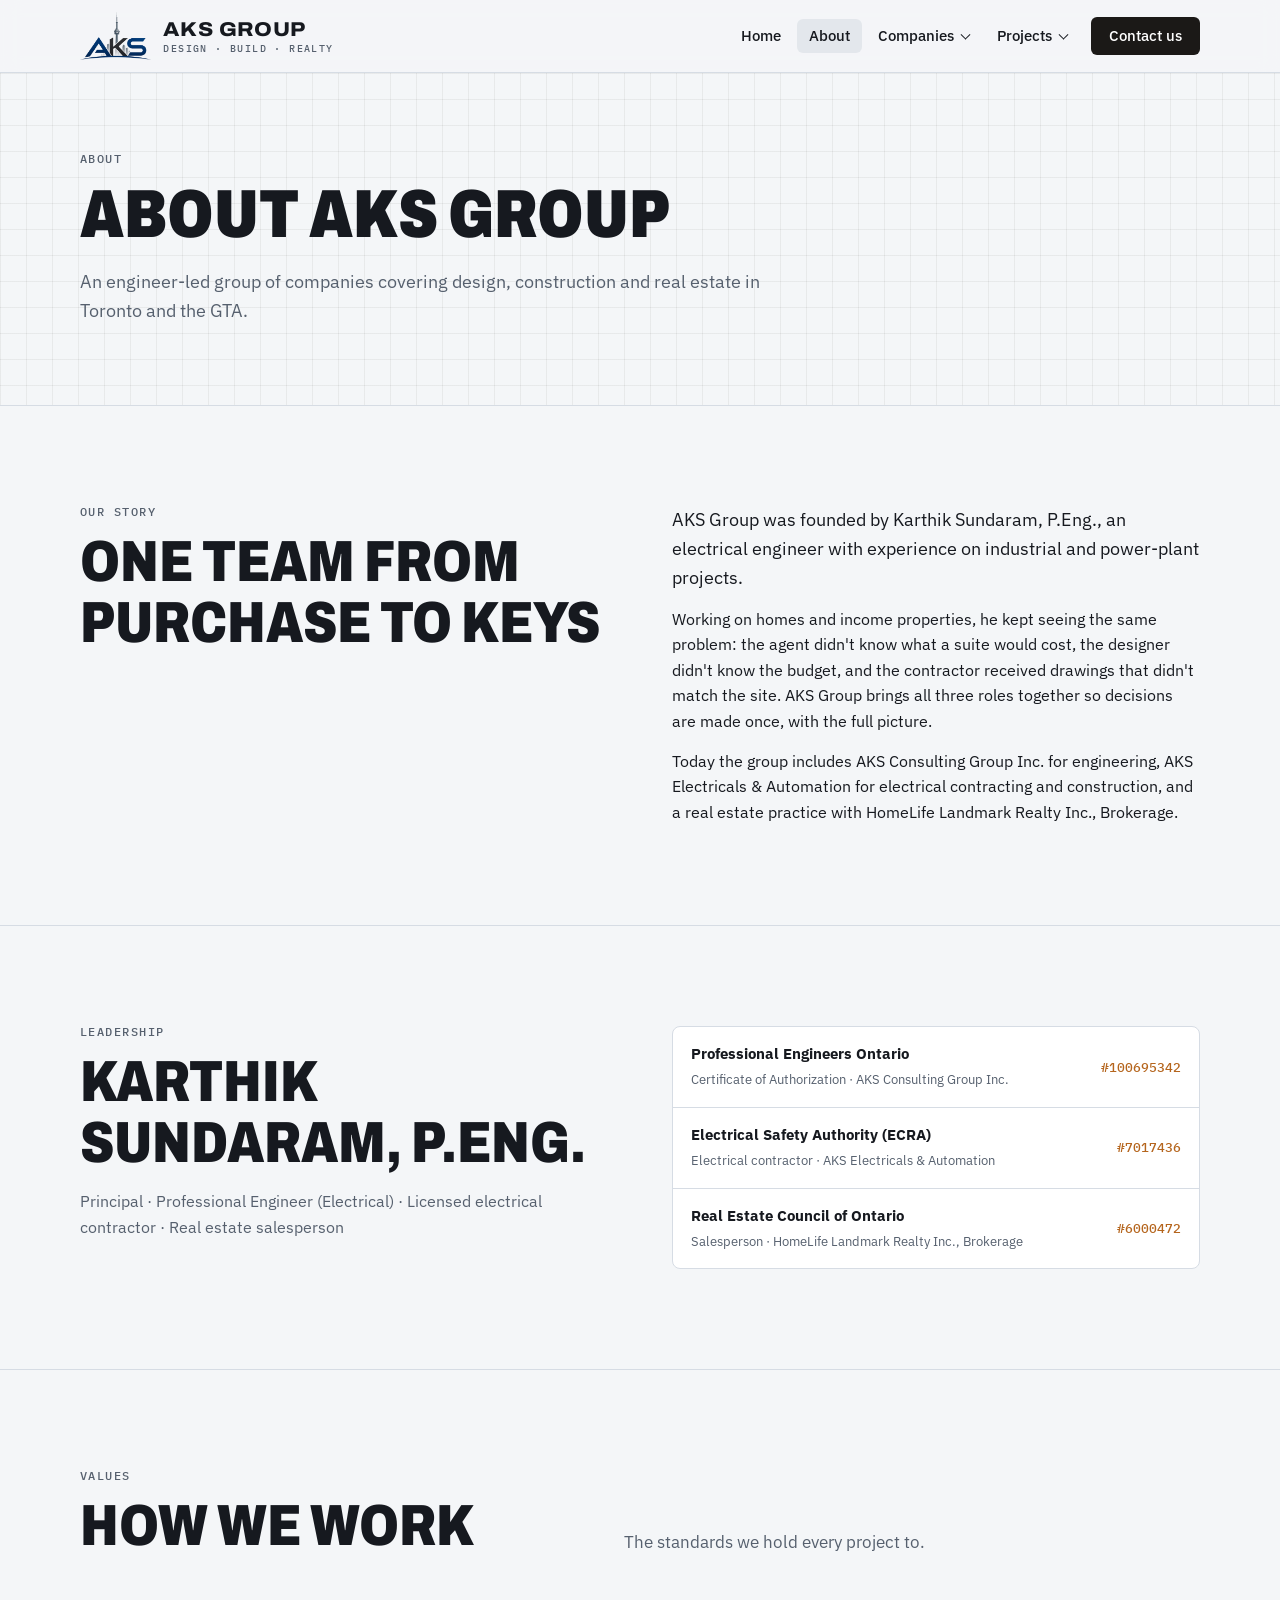
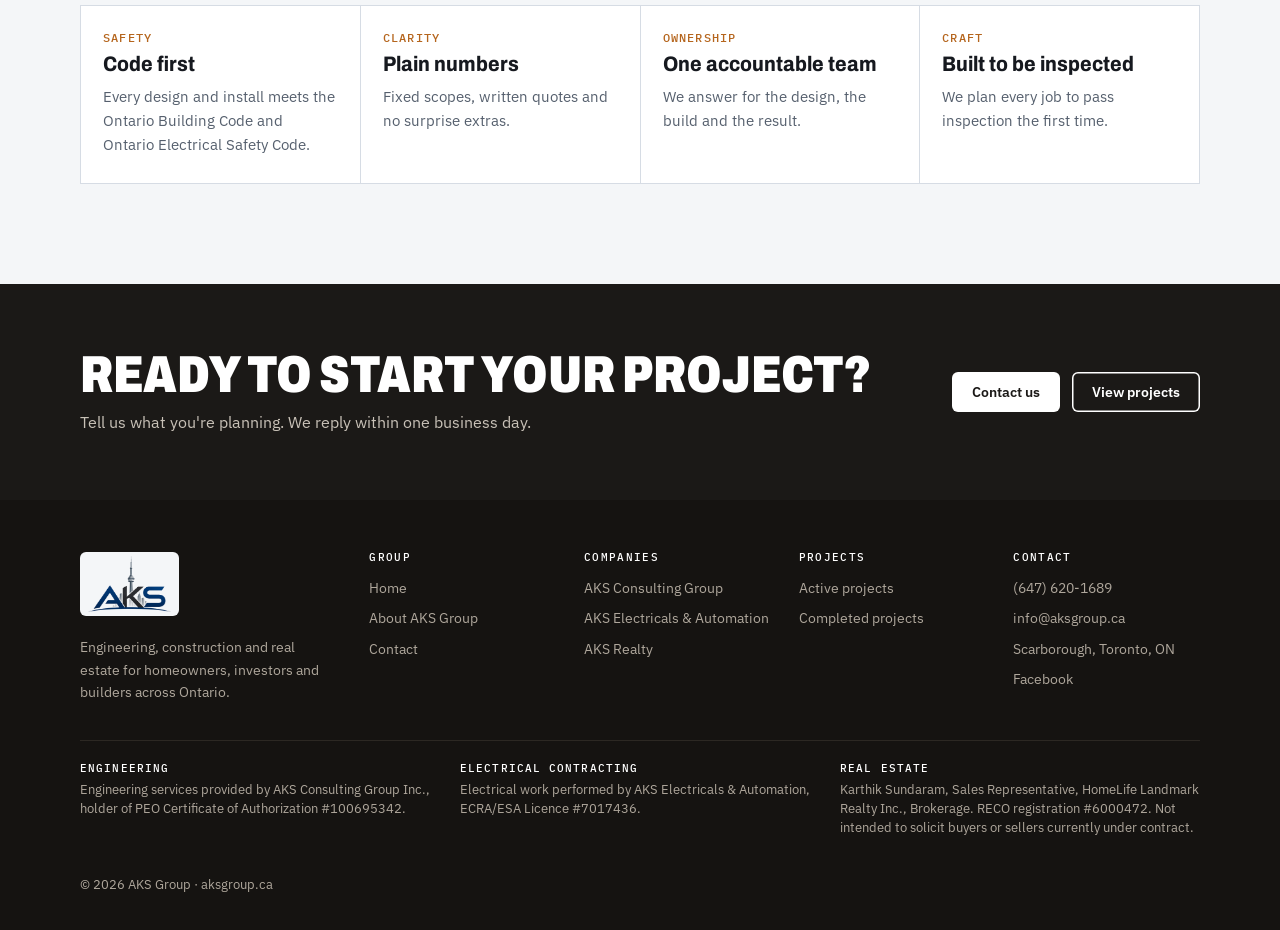
==== about.html @ 0932a62a "Add files via upload" ====
<!doctype html>
<html lang="en-CA">
<head>
<meta charset="utf-8">
<meta name="viewport" content="width=device-width, initial-scale=1, viewport-fit=cover">
<title>About AKS Group</title>
<meta name="description" content="An engineer-led group of companies covering design, construction and real estate in Toronto and the GTA.">
<link rel="canonical" href="https://www.aksgroup.ca/about.html">
<meta property="og:title" content="About AKS Group">
<meta property="og:description" content="An engineer-led group of companies covering design, construction and real estate in Toronto and the GTA.">
<meta property="og:url" content="https://www.aksgroup.ca/about.html">
<meta property="og:image" content="https://www.aksgroup.ca/logo.png">
<link rel="icon" type="image/png" href="icon.png">
<link rel="apple-touch-icon" href="icon.png">
<link rel="preconnect" href="https://fonts.googleapis.com">
<link rel="preconnect" href="https://fonts.gstatic.com" crossorigin>
<link rel="stylesheet" href="https://fonts.googleapis.com/css2?family=Archivo:wdth,wght@62..125,400..900&family=IBM+Plex+Sans:wght@400;500;600&family=IBM+Plex+Mono:wght@400;500&display=swap">
<link rel="stylesheet" href="styles.css">
</head>
<body>
<header class="top" id="hdr">
  <div class="wrap">
    <a class="brand" href="index.html" aria-label="AKS Group home">
      <span class="logo"><img src="logo.png" alt="AKS Group logo" width="72" height="48"></span>
      <div><b>AKS GROUP</b><small>DESIGN · BUILD · REALTY</small></div>
    </a>
    <button class="menu-btn" type="button" aria-expanded="false" aria-controls="nav">Menu</button>
    <nav class="main" id="nav" aria-label="Main">
      <a href="index.html">Home</a>
      <a href="about.html" aria-current="page">About</a>
      <div class="dd"><button type="button">Companies</button>
        <div class="panel">
          <a href="engineering.html"><b>AKS Consulting Group Inc.</b><span>MEP engineering design</span></a>
          <a href="electrical.html"><b>AKS Electricals &amp; Automation</b><span>Electrical contracting &amp; construction</span></a>
          <a href="realty.html"><b>AKS Realty</b><span>Buying, selling &amp; investing</span></a>
        </div>
      </div>
      <div class="dd"><button type="button">Projects</button>
        <div class="panel">
          <a href="projects.html#active"><b>Active projects</b><span>Currently in design or construction</span></a>
          <a href="projects.html#completed"><b>Completed projects</b><span>Delivered and closed out</span></a>
        </div>
      </div>
      <a class="btn" href="contact.html">Contact us</a>
    </nav>
  </div>
</header>
<main>
<section class="pagehead"><div class="wrap"><span class="eyebrow">About</span><h1>About AKS Group</h1>
<p>An engineer-led group of companies covering design, construction and real estate in Toronto and the GTA.</p></div></section>
<section class="sec"><div class="wrap split">
  <div><span class="eyebrow">Our story</span><h2>One team from purchase to keys</h2></div>
  <div><p class="lead">AKS Group was founded by Karthik Sundaram, P.Eng., an electrical engineer with experience on industrial and power-plant projects.</p>
  <p>Working on homes and income properties, he kept seeing the same problem: the agent didn't know what a suite would cost, the designer didn't know the budget, and the contractor received drawings that didn't match the site. AKS Group brings all three roles together so decisions are made once, with the full picture.</p>
  <p>Today the group includes AKS Consulting Group Inc. for engineering, AKS Electricals &amp; Automation for electrical contracting and construction, and a real estate practice with HomeLife Landmark Realty Inc., Brokerage.</p></div>
</div></section>
<section class="sec"><div class="wrap split">
  <div><span class="eyebrow">Leadership</span><h2>Karthik Sundaram, P.Eng.</h2><p style="margin-top:16px;color:var(--muted)">Principal · Professional Engineer (Electrical) · Licensed electrical contractor · Real estate salesperson</p></div>
  <div class="table" aria-label="Licences and registrations">
    <div><span><strong>Professional Engineers Ontario</strong><small>Certificate of Authorization · AKS Consulting Group Inc.</small></span><code>#100695342</code></div>
    <div><span><strong>Electrical Safety Authority (ECRA)</strong><small>Electrical contractor · AKS Electricals &amp; Automation</small></span><code>#7017436</code></div>
    <div><span><strong>Real Estate Council of Ontario</strong><small>Salesperson · HomeLife Landmark Realty Inc., Brokerage</small></span><code>#6000472</code></div>
  </div>
</div></section>
<section class="sec"><div class="wrap">
  <div class="sec-head"><div><span class="eyebrow">Values</span><h2>How we work</h2></div><p>The standards we hold every project to.</p></div>
  <div class="pillars">
    <div><i>SAFETY</i><h3>Code first</h3><p>Every design and install meets the Ontario Building Code and Ontario Electrical Safety Code.</p></div>
    <div><i>CLARITY</i><h3>Plain numbers</h3><p>Fixed scopes, written quotes and no surprise extras.</p></div>
    <div><i>OWNERSHIP</i><h3>One accountable team</h3><p>We answer for the design, the build and the result.</p></div>
    <div><i>CRAFT</i><h3>Built to be inspected</h3><p>We plan every job to pass inspection the first time.</p></div>
  </div>
</div></section>
<section class="cta"><div class="wrap">
  <div><h2>Ready to start your project?</h2><p>Tell us what you're planning. We reply within one business day.</p></div>
  <div class="row"><a class="btn light" href="contact.html">Contact us</a><a class="btn line" href="projects.html">View projects</a></div>
</div></section></main>
<footer><div class="wrap">
  <div class="cols">
    <div class="fl"><img src="logo.png" alt="AKS Group" width="96" height="64"><p>Engineering, construction and real estate for homeowners, investors and builders across Ontario.</p></div>
    <div><h4>Group</h4><ul><li><a href="index.html">Home</a></li><li><a href="about.html">About AKS Group</a></li><li><a href="contact.html">Contact</a></li></ul></div>
    <div><h4>Companies</h4><ul><li><a href="engineering.html">AKS Consulting Group</a></li><li><a href="electrical.html">AKS Electricals &amp; Automation</a></li><li><a href="realty.html">AKS Realty</a></li></ul></div>
    <div><h4>Projects</h4><ul><li><a href="projects.html#active">Active projects</a></li><li><a href="projects.html#completed">Completed projects</a></li></ul></div>
    <div><h4>Contact</h4><ul><li>(647) 620-1689</li><li>info@aksgroup.ca</li><li>Scarborough, Toronto, ON</li><li><a href="https://www.facebook.com/Keenkarthik.Sundaram" target="_blank" rel="noopener">Facebook</a></li></ul></div>
  </div>
  <div class="legal">
    <div><b>Engineering</b>Engineering services provided by AKS Consulting Group Inc., holder of PEO Certificate of Authorization #100695342.</div>
    <div><b>Electrical contracting</b>Electrical work performed by AKS Electricals &amp; Automation, ECRA/ESA Licence #7017436.</div>
    <div><b>Real estate</b>Karthik Sundaram, Sales Representative, HomeLife Landmark Realty Inc., Brokerage. RECO registration #6000472. Not intended to solicit buyers or sellers currently under contract.</div>
  </div>
  <div class="base"><span>© <span class="js-year">2026</span> AKS Group · aksgroup.ca</span></div>
</div></footer>
<script>
const PATHS={
 suite:[["e","AKS Consulting","Site visit & feasibility","Check ceiling height, egress, electrical capacity and parking against City rules."],["e","AKS Consulting","Drawings & permit","MEP design, heat-loss calcs and a permit set submitted to the City."],["b","AKS Electricals","Build","Fire separation, egress, separate HVAC and finishes, with ESA and City inspections."],["r","AKS Realty","Rent it out","Rent guidance and a tenant-ready handover with permits on file."]],
 invest:[["r","AKS Realty","Find the property","Shortlist homes with realistic second-unit potential in your budget."],["e","AKS Consulting","Pre-offer check","Walkthrough of service size, HVAC and layout, with a cost-to-legalize range."],["r","AKS Realty","Offer & close","Negotiate with the renovation numbers already in hand."],["b","AKS Electricals","Legalize & lease","Permit, build and inspect the suite, then lease it."]],
 mep:[["e","AKS Consulting","Scope & fee","Send your architectural set. You get a fixed fee and a schedule."],["e","AKS Consulting","Design & calcs","Electrical, mechanical and plumbing design coordinated with your drawings."],["e","AKS Consulting","Sealed drawings","Stamped drawings and calculations ready for permit submission."],["b","AKS Electricals","Build it (optional)","Our own crew can carry out the electrical scope."]],
 sell:[["r","AKS Realty","Pricing","Comparative market analysis and a clear pricing plan."],["b","AKS Electricals","Pre-listing fixes","Our crew handles repairs and updates that pay back on sale."],["e","AKS Consulting","Document the value","Permits, suite approvals and upgrade records packaged for buyers."],["r","AKS Realty","List & negotiate","Marketing, showings and offer negotiation."]]
};
/* Replace these example entries with real projects and photos. */
const PROJECTS=[
 {s:"active",co:"Construction",t:"Legal basement suite",loc:"Etobicoke",d:"Two-bedroom second unit: permit drawings, fire separation, separate HVAC and ESA inspections."},
 {s:"active",co:"Engineering",t:"Service upgrade & EV charging",loc:"Mississauga",d:"Load calculation, 200 A service upgrade design and load-managed EV charger."},
 {s:"completed",co:"Engineering",t:"Commercial fit-out MEP",loc:"Toronto",d:"Electrical, HVAC and plumbing drawings for a tenant fit-out permit."},
 {s:"completed",co:"Real estate",t:"Income property purchase",loc:"Brampton",d:"Purchase screened for suite potential, then legalized by our construction team."},
 {s:"completed",co:"Construction",t:"Main-floor renovation",loc:"Etobicoke",d:"Kitchen, lighting and panel upgrade, designed and built by one team."},
 {s:"active",co:"Real estate",t:"Detached home listing",loc:"Vaughan",d:"Pre-listing repairs and suite documentation packaged for buyers."}
];
function card(p){return `<article class="pcard" data-s="${p.s}"><div class="ph">EXAMPLE ENTRY<br>Add project photo</div><div class="body"><div class="meta"><span class="chip ${p.s==='active'?'st-active':'st-done'}">${p.s==='active'?'Active':'Completed'}</span><span class="chip">${p.co}</span><span class="chip">${p.loc}</span></div><h3>${p.t}</h3><p>${p.d}</p></div></article>`}
function renderProjects(root){
 root.querySelectorAll('.proj[data-limit]').forEach(el=>{el.innerHTML=PROJECTS.slice(0,+el.dataset.limit).map(card).join('')});
 const all=root.querySelector('#proj-all'); if(all) all.innerHTML=PROJECTS.map(card).join('');
}
function filterProjects(f){
 document.querySelectorAll('.filters button').forEach(b=>b.setAttribute('aria-pressed',b.dataset.f===f));
 document.querySelectorAll('#proj-all .pcard').forEach(c=>c.hidden=!(f==='all'||c.dataset.s===f));
}
(function(){
 const d=new Date(), pad=n=>String(n).padStart(2,'0');
 const iso=`${d.getFullYear()}-${pad(d.getMonth()+1)}-${pad(d.getDate())}`;
 document.querySelectorAll('#tb-date').forEach(el=>el.textContent=iso);
 document.querySelectorAll('.js-year').forEach(el=>el.textContent=d.getFullYear());
})();
document.addEventListener('click',e=>{
 const t=e.target.closest('.tabs button'); if(t) showPath(t.dataset.k);
 const f=e.target.closest('.filters button'); if(f) filterProjects(f.dataset.f);
 const m=e.target.closest('.menu-btn'); if(m){const h=document.getElementById('hdr');const o=h.classList.toggle('open');m.setAttribute('aria-expanded',o)}
 else if(e.target.closest('nav.main a')){document.getElementById('hdr').classList.remove('open')}
});
function showPath(k){
 const steps=document.getElementById('steps'); if(!steps) return;
 document.querySelectorAll('.tabs button').forEach(t=>t.setAttribute('aria-selected',t.dataset.k===k));
 steps.setAttribute('aria-labelledby','t-'+k);
 steps.innerHTML=PATHS[k].map(([c,w,h,p])=>`<li class="${c}"><span class="who">${w}</span><h4>${h}</h4><p>${p}</p></li>`).join('');
}

renderProjects(document); showPath('suite');
if(document.getElementById('proj-all')){const h=location.hash.slice(1);filterProjects(h==='active'||h==='completed'?h:'all');window.addEventListener('hashchange',()=>{const x=location.hash.slice(1);filterProjects(x==='active'||x==='completed'?x:'all')})}
</script>
</body>
</html>
---- styles.css ----
:root{
  --paper:#F4F6F8; --surface:#FFFFFF; --ink:#16191F; --muted:#56606E; --line:#D6DCE4;
  --navy:#B5651D; --navy-deep:#1B1917; --steel:#6B7686;
  --eng:#0E6B5C; --elec:#B07B0C; --realty:#2F4F9A;
  --fill:#FFF1B8; --fill-ink:#6B5200; --on-navy:#FFFFFF;
  --grid:rgba(27,25,23,.06);
  --display:"Archivo","Arial Narrow",Arial,sans-serif;
  --body:"IBM Plex Sans",system-ui,-apple-system,"Segoe UI",sans-serif;
  --mono:"IBM Plex Mono",ui-monospace,Menlo,Consolas,monospace;
  --wrap:1200px; --logo-bg:transparent; --logo-pad:0;
}
@media (prefers-color-scheme:dark){:root:not([data-theme="light"]){color-scheme:dark;
  --paper:#0D1117; --surface:#151B24; --ink:#E6EAF0; --muted:#9AA5B4; --line:#273142;
  --navy:#E0954B; --navy-deep:#0B0A09; --steel:#9AA5B4; --eng:#46C4AA; --elec:#E6B43E; --realty:#8FA8EC;
  --fill:#4A3D0B; --fill-ink:#FFE38A; --logo-bg:#F4F6F8; --logo-pad:3px 6px; --grid:rgba(230,236,235,.05);}}
:root[data-theme="dark"]{color-scheme:dark;
  --paper:#0D1117; --surface:#151B24; --ink:#E6EAF0; --muted:#9AA5B4; --line:#273142;
  --navy:#E0954B; --navy-deep:#0B0A09; --steel:#9AA5B4; --eng:#46C4AA; --elec:#E6B43E; --realty:#8FA8EC;
  --fill:#4A3D0B; --fill-ink:#FFE38A; --logo-bg:#F4F6F8; --logo-pad:3px 6px; --grid:rgba(230,236,235,.05);}
*{box-sizing:border-box}
html{scroll-behavior:smooth}
@media (prefers-reduced-motion:reduce){html{scroll-behavior:auto}*{transition:none!important}}
body{margin:0;background:var(--paper);color:var(--ink);font:16px/1.6 var(--body);-webkit-font-smoothing:antialiased}
img{max-width:100%}
a{color:inherit}
:focus-visible{outline:2px solid var(--navy);outline-offset:3px}
.wrap{max-width:var(--wrap);margin-inline:auto;padding-inline:clamp(16px,4vw,40px)}
h1,h2,h3,h4{font-family:var(--display);line-height:1.04;margin:0;text-wrap:balance}
p{margin:0}
.eyebrow{font:500 12px/1 var(--mono);letter-spacing:.12em;text-transform:uppercase;color:var(--muted);margin-bottom:14px;display:block}
.fill{font-family:var(--mono);font-size:.86em;background:var(--fill);color:var(--fill-ink);padding:0 .35em;border-radius:3px;border-bottom:1px dashed currentColor}
.btn{display:inline-flex;align-items:center;gap:8px;border:0;cursor:pointer;text-decoration:none;font:600 14px/1 var(--body);padding:13px 20px;border-radius:6px;background:var(--navy-deep);color:#fff;transition:background .15s}
.btn:hover{background:var(--navy)}
.btn.light{background:#fff;color:var(--navy-deep)}
.btn.light:hover{background:#F0E2D1}
.btn.line{background:transparent;color:inherit;box-shadow:inset 0 0 0 1.5px currentColor}
.btn.line:hover{background:rgba(127,140,160,.14)}
.more{font-weight:600;font-size:14px;text-decoration:none;color:var(--navy);display:inline-flex;gap:6px;align-items:center}
.more:hover{text-decoration:underline}

/* header */
header.top{position:sticky;top:env(safe-area-inset-top,0px);z-index:20;background:color-mix(in srgb,var(--paper) 90%,transparent);backdrop-filter:blur(10px);border-bottom:1px solid var(--line)}
.top .wrap{display:flex;align-items:center;justify-content:space-between;gap:16px;min-height:72px}
.brand{display:flex;align-items:center;gap:12px;text-decoration:none}
.brand .logo{display:block;background:var(--logo-bg);border-radius:6px;padding:var(--logo-pad)}
.brand .logo img{display:block;height:48px;width:auto}
.brand b{font:800 20px/1 var(--display);font-stretch:110%;letter-spacing:.03em;display:block}
.brand small{display:block;font:500 10px/1 var(--mono);letter-spacing:.14em;color:var(--muted);margin-top:5px}
nav.main{display:flex;align-items:center;gap:4px}
nav.main > a, .dd > button{font:500 14.5px/1 var(--body);color:var(--ink);text-decoration:none;padding:10px 12px;border-radius:6px;background:none;border:0;cursor:pointer}
nav.main > a:hover,.dd > button:hover,nav.main a[aria-current="page"]{background:rgba(127,140,160,.14)}
nav.main > a.btn{background:var(--navy-deep);color:#fff;margin-left:8px;padding:12px 18px}
.dd{position:relative}
.dd > button::after{content:"";display:inline-block;width:6px;height:6px;border-right:1.5px solid currentColor;border-bottom:1.5px solid currentColor;transform:rotate(45deg) translate(-2px,-2px);margin-left:8px}
.dd .panel{position:absolute;top:100%;left:0;min-width:290px;background:var(--surface);border:1px solid var(--line);border-radius:8px;box-shadow:0 14px 34px rgba(10,20,40,.14);padding:8px;display:none}
.dd:hover .panel,.dd:focus-within .panel{display:grid}
.dd .panel a{display:grid;gap:2px;text-decoration:none;padding:10px 12px;border-radius:6px}
.dd .panel a:hover{background:var(--paper)}
.dd .panel b{font-size:14.5px}
.dd .panel span{font-size:12.5px;color:var(--muted)}
.menu-btn{display:none;background:none;border:1.5px solid var(--line);border-radius:6px;padding:9px 12px;font:600 14px/1 var(--body);color:var(--ink);cursor:pointer}
@media (max-width:960px){
  .menu-btn{display:block}
  nav.main{display:none;position:absolute;left:0;right:0;top:100%;background:var(--surface);border-bottom:1px solid var(--line);flex-direction:column;align-items:stretch;padding:8px 16px 18px}
  header.top.open nav.main{display:flex}
  .dd .panel{position:static;display:grid;box-shadow:none;border:0;padding:0 0 0 12px;min-width:0}
  .dd > button{pointer-events:none;color:var(--muted);font-size:12px;text-transform:uppercase;letter-spacing:.1em;padding-top:14px}
  .dd > button::after{display:none}
  nav.main > a.btn{margin:10px 0 0;justify-content:center}
}
@media (max-width:420px){.brand > div{display:none}}

/* hero — blueprint / title-block, not a navy corporate banner */
.hero{background-color:var(--paper);background-image:linear-gradient(var(--grid) 1px,transparent 1px),linear-gradient(90deg,var(--grid) 1px,transparent 1px);background-size:26px 26px;border-bottom:1px solid var(--line)}
.hero .wrap{display:grid;grid-template-columns:1.3fr 1fr;gap:clamp(28px,5vw,64px);align-items:end;padding-block:clamp(48px,8vw,96px) clamp(40px,6vw,72px)}
.hero .eyebrow{color:var(--muted)}
.hero h1{font-size:clamp(44px,7.6vw,96px);font-weight:900;font-stretch:78%;text-transform:uppercase;letter-spacing:-.005em;color:var(--ink)}
.hero h1 em{font-style:normal;color:var(--navy)}
.hero .lede{font-size:clamp(17px,1.6vw,19px);color:var(--muted);max-width:54ch;margin-top:22px}
.hero .ctas{display:flex;flex-wrap:wrap;gap:12px;margin-top:30px}
.hero .ctas .btn.line{color:var(--ink)}
.titleblock{background:var(--surface);border:1.5px solid var(--ink);font-family:var(--mono);font-size:12px}
.titleblock .tbhead{display:flex;justify-content:space-between;align-items:center;padding:10px 12px;background:var(--navy-deep);color:#fff;letter-spacing:.12em;font-size:11px;text-transform:uppercase}
.titleblock .tb-logo{display:flex;justify-content:center;padding:18px 12px;border-bottom:1px solid var(--line);background:#fff}
.titleblock .tb-logo img{height:100px;width:auto}
.titleblock .row{display:grid;grid-template-columns:112px 1fr;border-bottom:1px solid var(--line)}
.titleblock .row:last-of-type{border-bottom:0}
.titleblock .k{padding:9px 12px;color:var(--muted);letter-spacing:.08em;text-transform:uppercase;border-right:1px solid var(--line);font-size:10px;display:flex;align-items:center}
.titleblock .v{padding:9px 12px;font-size:12.5px;line-height:1.45;color:var(--ink)}
.titleblock .split{display:grid;grid-template-columns:repeat(3,1fr);border-top:1px solid var(--line)}
.titleblock .split div{padding:9px 12px;border-right:1px solid var(--line)}
.titleblock .split div:last-child{border-right:0}
.titleblock .split small{display:block;color:var(--muted);font-size:10px;letter-spacing:.08em;text-transform:uppercase}
@media (max-width:900px){.hero .wrap{grid-template-columns:1fr;align-items:start}}

.pagehead{background-color:var(--paper);background-image:linear-gradient(var(--grid) 1px,transparent 1px),linear-gradient(90deg,var(--grid) 1px,transparent 1px);background-size:26px 26px;border-bottom:1px solid var(--line)}
.pagehead .wrap{padding-block:clamp(44px,7vw,80px)}
.pagehead .eyebrow{color:var(--muted)}
.pagehead h1{font-size:clamp(36px,6vw,68px);font-weight:900;font-stretch:80%;text-transform:uppercase;color:var(--ink)}
.pagehead p{color:var(--muted);font-size:18px;max-width:62ch;margin-top:18px}
.pagehead .lic{display:inline-block;margin-top:22px;font:500 12px/1.4 var(--mono);letter-spacing:.06em;padding:8px 12px;border:1px solid var(--ink);border-radius:4px;color:var(--ink)}
.pagehead .co{display:inline-block;width:12px;height:12px;border-radius:2px;margin-right:10px;vertical-align:middle}

/* stats */
.stats{background:var(--surface);border-bottom:1px solid var(--line)}
.stats .wrap{display:grid;grid-template-columns:repeat(4,1fr)}
.stat{padding:30px 20px;border-right:1px solid var(--line)}
.stat:first-child{padding-left:0}
.stat:last-child{border-right:0}
.stat b{display:block;font:900 clamp(34px,4vw,48px)/1 var(--display);font-stretch:80%;color:var(--navy);font-variant-numeric:tabular-nums}
.stat span{display:block;margin-top:8px;font-size:14px;color:var(--muted)}
@media (max-width:760px){.stats .wrap{grid-template-columns:1fr 1fr}.stat{padding:22px 14px}.stat:nth-child(2){border-right:0}.stat:nth-child(-n+2){border-bottom:1px solid var(--line)}.stat:nth-child(3){padding-left:0}}

/* sections */
.sec{padding-block:clamp(56px,8vw,100px)}
.sec + .sec{border-top:1px solid var(--line)}
.sec-head{display:grid;grid-template-columns:1fr 1.2fr;gap:clamp(20px,5vw,64px);align-items:end;margin-bottom:clamp(30px,4vw,48px)}
.sec h2{font-size:clamp(34px,4.8vw,58px);font-weight:850;font-stretch:82%;text-transform:uppercase}
.sec-head p{font-size:17px;color:var(--muted);max-width:60ch}
@media (max-width:820px){.sec-head{grid-template-columns:1fr}}

.cos{display:grid;grid-template-columns:repeat(3,1fr);gap:20px}
.co-card{background:var(--surface);border:1px solid var(--line);border-radius:10px;padding:26px;display:grid;gap:12px;align-content:start;border-top:4px solid var(--c)}
.co-card .tag{font:500 11px/1 var(--mono);letter-spacing:.1em;text-transform:uppercase;color:var(--c)}
.co-card h3{font-size:26px;font-weight:800;font-stretch:88%}
.co-card .legal{font-size:13px;color:var(--muted)}
.co-card p{color:var(--muted);font-size:15px}
.co-card ul{margin:0;padding:0;list-style:none;display:grid;gap:6px;font-size:14.5px}
.co-card li{padding-left:18px;position:relative}
.co-card li::before{content:"";position:absolute;left:0;top:.62em;width:8px;height:2px;background:var(--c)}
.co-card .more{color:var(--c);margin-top:6px}
.c-eng{--c:var(--eng)} .c-elec{--c:var(--elec)} .c-realty{--c:var(--realty)}
@media (max-width:900px){.cos{grid-template-columns:1fr}}

.pillars{display:grid;grid-template-columns:repeat(4,1fr);gap:1px;background:var(--line);border:1px solid var(--line)}
.pillars div{background:var(--surface);padding:26px 22px;display:grid;gap:10px;align-content:start}
.pillars h3{font-size:21px;font-weight:750;font-stretch:90%}
.pillars p{font-size:15px;color:var(--muted)}
.pillars i{font:normal 500 12px/1 var(--mono);color:var(--navy);letter-spacing:.1em}
@media (max-width:980px){.pillars{grid-template-columns:1fr 1fr}}
@media (max-width:560px){.pillars{grid-template-columns:1fr}}

.why{display:grid;grid-template-columns:1fr 1.3fr;gap:clamp(24px,5vw,72px)}
.why ol{list-style:none;margin:0;padding:0;display:grid;counter-reset:w}
.why li{display:grid;grid-template-columns:52px 1fr;gap:6px 14px;padding:18px 0;border-bottom:1px solid var(--line)}
.why li:first-child{border-top:1px solid var(--line)}
.why li::before{counter-increment:w;content:counter(w,decimal-leading-zero);font:500 13px/1.5 var(--mono);color:var(--navy);grid-row:span 2}
.why b{font-size:17px}
.why span{color:var(--muted);font-size:15px}
@media (max-width:820px){.why{grid-template-columns:1fr}}

/* path chooser */
.dark{background:#16191F;color:#F4F6F8}
.dark .sec-head p,.dark .eyebrow{color:#A8B1BF}
.tabs{display:flex;flex-wrap:wrap;gap:8px;margin-bottom:28px}
.tabs button{font:500 14px/1 var(--body);padding:11px 16px;border-radius:999px;border:1.5px solid #4A5364;background:transparent;color:inherit;cursor:pointer}
.tabs button[aria-selected="true"]{background:#F4F6F8;color:#16191F;border-color:#F4F6F8}
.steps{display:grid;grid-template-columns:repeat(auto-fit,minmax(200px,1fr));list-style:none;margin:0;padding:0;counter-reset:s}
.steps li{position:relative;padding:22px 20px 22px 0;border-top:2px solid #3A4352}
.steps li::before{counter-increment:s;content:counter(s,decimal-leading-zero);display:block;font:500 12px/1 var(--mono);color:#8E98A8;margin-bottom:12px}
.steps li::after{content:"";position:absolute;top:-6px;left:0;width:10px;height:10px;border-radius:50%;background:var(--c)}
.steps .who{display:inline-block;font:500 10.5px/1 var(--mono);letter-spacing:.1em;text-transform:uppercase;color:var(--c);margin-bottom:8px}
.steps h4{margin:0 0 6px;font:700 19px/1.15 var(--display);font-stretch:90%}
.steps p{font-size:14.5px;color:#B5BECB}
.steps .e{--c:#5BD3B9} .steps .b{--c:#F0C24F} .steps .r{--c:#9DB4F0}

/* projects */
.filters{display:flex;flex-wrap:wrap;gap:8px;margin-bottom:24px}
.filters button{font:500 14px/1 var(--body);padding:10px 16px;border-radius:999px;border:1.5px solid var(--line);background:var(--surface);color:var(--ink);cursor:pointer}
.filters button[aria-pressed="true"]{background:var(--navy-deep);border-color:var(--navy-deep);color:#fff}
.proj{display:grid;grid-template-columns:repeat(3,1fr);gap:20px}
.pcard{background:var(--surface);border:1px solid var(--line);border-radius:10px;overflow:hidden;display:grid;grid-template-rows:auto 1fr}
.pcard .ph{aspect-ratio:4/3;max-width:100%;display:grid;place-items:center;text-align:center;padding:16px;background:repeating-linear-gradient(135deg,var(--paper) 0 10px,var(--surface) 10px 20px);color:var(--muted);font:500 12px/1.4 var(--mono);letter-spacing:.06em;border-bottom:1px solid var(--line)}
.pcard .body{padding:18px 20px 22px;display:grid;gap:8px;align-content:start}
.pcard .meta{display:flex;flex-wrap:wrap;gap:6px}
.chip{font:500 11px/1 var(--mono);letter-spacing:.06em;text-transform:uppercase;padding:5px 8px;border-radius:4px;background:var(--paper);color:var(--muted)}
.chip.st-active{background:color-mix(in srgb,var(--eng) 16%,transparent);color:var(--eng)}
.chip.st-done{background:color-mix(in srgb,var(--navy) 14%,transparent);color:var(--navy)}
.pcard h3{font-size:21px;font-weight:750;font-stretch:90%}
.pcard p{font-size:14.5px;color:var(--muted)}
@media (max-width:900px){.proj{grid-template-columns:1fr 1fr}}
@media (max-width:600px){.proj{grid-template-columns:1fr}}

/* testimonials */
.quotes{display:grid;grid-template-columns:repeat(3,1fr);gap:20px}
.quotes figure{margin:0;background:var(--surface);border:1px dashed var(--line);border-radius:10px;padding:24px;display:grid;gap:16px;align-content:space-between}
.quotes blockquote{margin:0;font-size:16.5px;line-height:1.55;color:var(--muted)}
.quotes figcaption{font-size:13.5px}
@media (max-width:900px){.quotes{grid-template-columns:1fr}}

/* cta band */
.cta{background:var(--navy-deep);color:#fff}
.cta .wrap{display:flex;flex-wrap:wrap;align-items:center;justify-content:space-between;gap:24px;padding-block:clamp(40px,6vw,64px)}
.cta h2{font-size:clamp(30px,4.4vw,52px);font-weight:900;font-stretch:80%;text-transform:uppercase;color:#fff}
.cta p{color:#C9C2B8;margin-top:8px}
.cta .row{display:flex;flex-wrap:wrap;gap:12px}
.cta .btn.light{color:var(--navy-deep)}
.cta .btn.line{color:#fff}

/* detail pages */
.svc{display:grid;grid-template-columns:repeat(3,1fr);gap:1px;background:var(--line);border:1px solid var(--line)}
.svc article{background:var(--surface);padding:26px 24px 28px;display:grid;align-content:start;gap:10px}
.svc .tag{font:500 11px/1 var(--mono);letter-spacing:.1em;text-transform:uppercase;color:var(--c)}
.svc h3{font-size:23px;font-weight:750;font-stretch:90%}
.svc p{color:var(--muted);font-size:15px}
.svc ul{margin:6px 0 0;padding:0;list-style:none;display:grid;gap:6px;font-size:14.5px}
.svc li{padding-left:18px;position:relative}
.svc li::before{content:"";position:absolute;left:0;top:.62em;width:8px;height:2px;background:var(--c)}
@media (max-width:980px){.svc{grid-template-columns:1fr 1fr}}
@media (max-width:640px){.svc{grid-template-columns:1fr}}
.split{display:grid;grid-template-columns:1fr 1fr;gap:clamp(24px,5vw,72px)}
.split p + p{margin-top:14px}
.split .lead{font-size:18px}
@media (max-width:820px){.split{grid-template-columns:1fr}}
.table{border:1px solid var(--line);background:var(--surface);border-radius:8px;overflow:hidden}
.table div{display:grid;grid-template-columns:1fr auto;gap:12px;padding:15px 18px;border-bottom:1px solid var(--line);align-items:center}
.table div:last-child{border-bottom:0}
.table strong{display:block;font-size:15px}
.table small{color:var(--muted);font-size:13px}
.table code{font:500 13px var(--mono);color:var(--navy)}
.process{list-style:none;margin:0;padding:0;display:grid;grid-template-columns:repeat(5,1fr);gap:0;counter-reset:p}
.process li{padding:18px 18px 18px 0;border-top:2px solid var(--line);position:relative}
.process li::before{counter-increment:p;content:counter(p,decimal-leading-zero);font:500 12px/1 var(--mono);color:var(--c);display:block;margin-bottom:10px}
.process li::after{content:"";position:absolute;top:-6px;left:0;width:10px;height:10px;border-radius:50%;background:var(--c)}
.process b{display:block;font:700 18px/1.2 var(--display);font-stretch:90%;margin-bottom:6px}
.process span{font-size:14px;color:var(--muted)}
@media (max-width:900px){.process{grid-template-columns:1fr 1fr}}
@media (max-width:520px){.process{grid-template-columns:1fr}}
.disclosure{margin-top:28px;padding:16px 18px;border-left:3px solid var(--c);background:var(--surface);font-size:14px;color:var(--muted)}

/* contact */
.contact{display:grid;grid-template-columns:1fr 1.25fr;gap:clamp(28px,5vw,72px)}
.contact dl{margin:0;display:grid;gap:18px}
.contact dt{font:500 11px/1 var(--mono);letter-spacing:.1em;text-transform:uppercase;color:var(--muted);margin-bottom:5px}
.contact dd{margin:0;font-size:17px}
form{background:var(--surface);border:1px solid var(--line);border-radius:10px;padding:clamp(20px,3vw,32px);display:grid;grid-template-columns:1fr 1fr;gap:16px}
form .full{grid-column:1/-1}
label{display:grid;gap:6px;font-size:13px;font-weight:600}
input,select,textarea{font:15px/1.4 var(--body);color:var(--ink);background:var(--paper);border:1px solid var(--line);border-radius:6px;padding:11px 12px;width:100%}
textarea{min-height:130px;resize:vertical}
input:focus,select:focus,textarea:focus{outline:2px solid var(--navy);outline-offset:0;border-color:transparent}
.sent{grid-column:1/-1;font-size:14px;padding:12px 14px;border-radius:6px;background:color-mix(in srgb,var(--eng) 14%,transparent)}
@media (max-width:820px){.contact{grid-template-columns:1fr}}
@media (max-width:520px){form{grid-template-columns:1fr}}

/* footer */
footer{background:#151311;color:#AFA79C;font-size:14px}
footer .wrap{padding-block:52px 36px;display:grid;gap:36px}
footer .cols{display:grid;grid-template-columns:1.4fr repeat(4,1fr);gap:28px}
footer .fl img{height:64px;width:auto;background:#F4F6F8;border-radius:6px;padding:4px 8px}
footer .fl p{margin-top:14px;max-width:32ch}
footer h4{font:500 11px/1 var(--mono);letter-spacing:.12em;text-transform:uppercase;color:#fff;margin-bottom:14px}
footer ul{list-style:none;margin:0;padding:0;display:grid;gap:8px}
footer a{text-decoration:none}
footer a:hover{color:#fff;text-decoration:underline}
footer .legal{border-top:1px solid #2C2823;padding-top:22px;display:grid;grid-template-columns:repeat(3,1fr);gap:20px;font-size:12.5px;line-height:1.55}
footer .legal b{display:block;color:#fff;font:500 11px/1 var(--mono);letter-spacing:.1em;text-transform:uppercase;margin-bottom:6px}
footer .base{display:flex;flex-wrap:wrap;justify-content:space-between;gap:12px;font-size:12.5px}
@media (max-width:900px){footer .cols{grid-template-columns:1fr 1fr}footer .fl{grid-column:1/-1}footer .legal{grid-template-columns:1fr}}
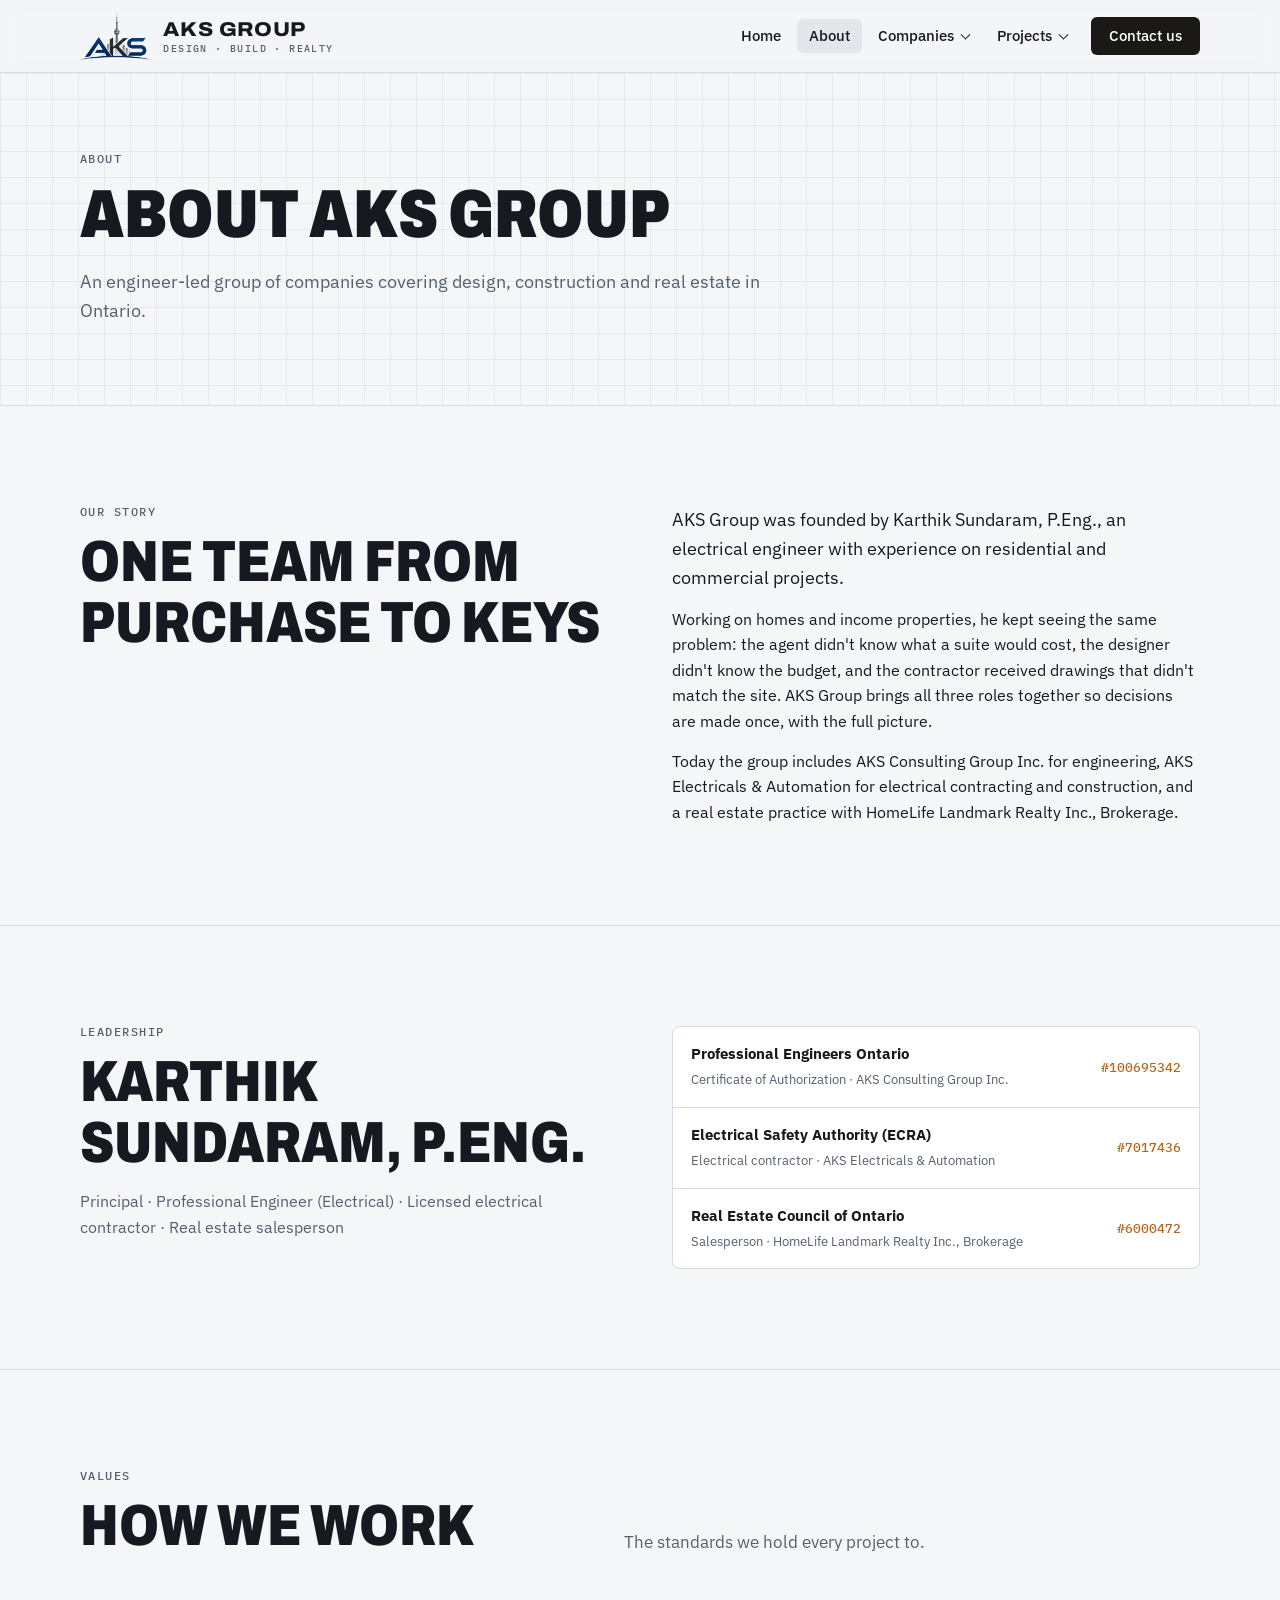
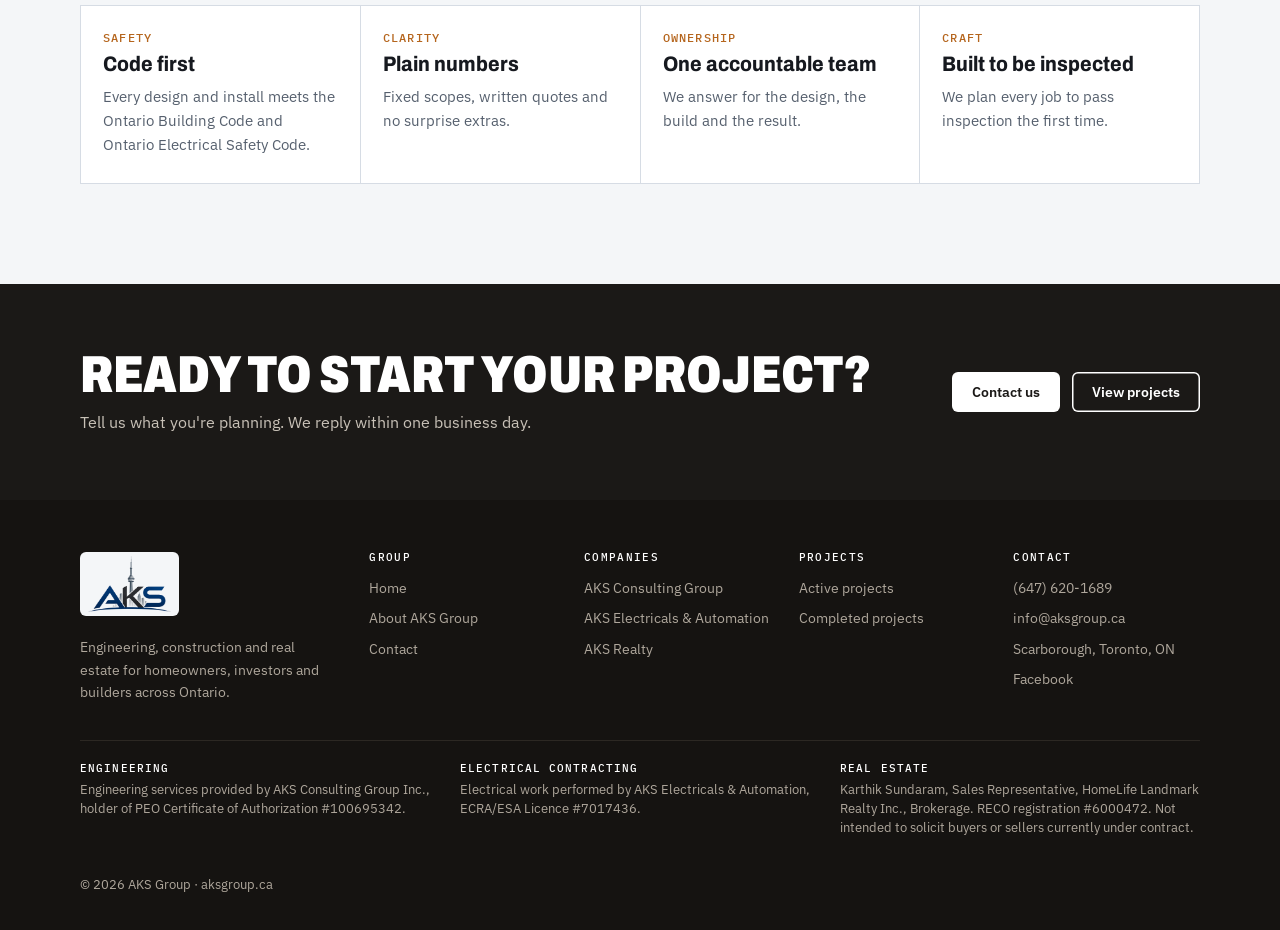
==== commit 871f2531: "Add files via upload" ====
--- a/about.html
+++ b/about.html
@@ -4,10 +4,10 @@
 <meta charset="utf-8">
 <meta name="viewport" content="width=device-width, initial-scale=1, viewport-fit=cover">
 <title>About AKS Group</title>
-<meta name="description" content="An engineer-led group of companies covering design, construction and real estate in Toronto and the GTA.">
+<meta name="description" content="An engineer-led group of companies covering design, construction and real estate in Ontario.">
 <link rel="canonical" href="https://www.aksgroup.ca/about.html">
 <meta property="og:title" content="About AKS Group">
-<meta property="og:description" content="An engineer-led group of companies covering design, construction and real estate in Toronto and the GTA.">
+<meta property="og:description" content="An engineer-led group of companies covering design, construction and real estate in Ontario.">
 <meta property="og:url" content="https://www.aksgroup.ca/about.html">
 <meta property="og:image" content="https://www.aksgroup.ca/logo.png">
 <link rel="icon" type="image/png" href="icon.png">
@@ -47,10 +47,10 @@
 </header>
 <main>
 <section class="pagehead"><div class="wrap"><span class="eyebrow">About</span><h1>About AKS Group</h1>
-<p>An engineer-led group of companies covering design, construction and real estate in Toronto and the GTA.</p></div></section>
+<p>An engineer-led group of companies covering design, construction and real estate in Ontario.</p></div></section>
 <section class="sec"><div class="wrap split">
   <div><span class="eyebrow">Our story</span><h2>One team from purchase to keys</h2></div>
-  <div><p class="lead">AKS Group was founded by Karthik Sundaram, P.Eng., an electrical engineer with experience on industrial and power-plant projects.</p>
+  <div><p class="lead">AKS Group was founded by Karthik Sundaram, P.Eng., an electrical engineer with experience on residential and commercial projects.</p>
   <p>Working on homes and income properties, he kept seeing the same problem: the agent didn't know what a suite would cost, the designer didn't know the budget, and the contractor received drawings that didn't match the site. AKS Group brings all three roles together so decisions are made once, with the full picture.</p>
   <p>Today the group includes AKS Consulting Group Inc. for engineering, AKS Electricals &amp; Automation for electrical contracting and construction, and a real estate practice with HomeLife Landmark Realty Inc., Brokerage.</p></div>
 </div></section>
@@ -99,14 +99,23 @@
 };
 /* Replace these example entries with real projects and photos. */
 const PROJECTS=[
- {s:"active",co:"Construction",t:"Legal basement suite",loc:"Etobicoke",d:"Two-bedroom second unit: permit drawings, fire separation, separate HVAC and ESA inspections."},
- {s:"active",co:"Engineering",t:"Service upgrade & EV charging",loc:"Mississauga",d:"Load calculation, 200 A service upgrade design and load-managed EV charger."},
- {s:"completed",co:"Engineering",t:"Commercial fit-out MEP",loc:"Toronto",d:"Electrical, HVAC and plumbing drawings for a tenant fit-out permit."},
- {s:"completed",co:"Real estate",t:"Income property purchase",loc:"Brampton",d:"Purchase screened for suite potential, then legalized by our construction team."},
- {s:"completed",co:"Construction",t:"Main-floor renovation",loc:"Etobicoke",d:"Kitchen, lighting and panel upgrade, designed and built by one team."},
- {s:"active",co:"Real estate",t:"Detached home listing",loc:"Vaughan",d:"Pre-listing repairs and suite documentation packaged for buyers."}
+ {s:"completed",co:"Construction",t:"Rouge Forest Cres",loc:"Pickering",d:"Legal basement suite."},
+ {s:"completed",co:"Construction",t:"Charterhouse Dr",loc:"Whitby",d:"Legal basement suite."},
+ {s:"completed",co:"Construction",t:"Greenvalley Trail",loc:"Oshawa",d:"Legal basement suite."},
+ {s:"completed",co:"Construction",t:"Searell Ave",loc:"Ajax",d:"Legal basement suite."},
+ {s:"completed",co:"Construction",t:"Lofthouse Dr",loc:"Whitby",d:"Legal basement suite."},
+ {s:"completed",co:"Construction",t:"Glendower Circuit",loc:"Scarborough",d:"Legal basement suite."},
+ {s:"completed",co:"Construction",t:"Rossland Rd E, Unit #5",loc:"Whitby",d:"Legal basement suite."},
+ {s:"completed",co:"Construction",t:"Matthew Murray",loc:"Oshawa",d:"Legal basement suite."},
+ {s:"completed",co:"Construction",t:"Scotland Rd",loc:"Scarborough",d:"Panel upgrade / EV charging."},
+ {s:"completed",co:"Construction",t:"Scarden Ave",loc:"Scarborough",d:"Panel upgrade / EV charging."},
+ {s:"completed",co:"Construction",t:"Havendale Rd",loc:"Scarborough",d:"Panel upgrade / EV charging."},
+ {s:"completed",co:"Construction",t:"Glendower Circuit",loc:"Scarborough",d:"Panel upgrade / EV charging."},
+ {s:"active",co:"Construction",t:"Noake Cres",loc:"Ajax",d:"Legal basement suite — in progress."},
+ {s:"active",co:"Construction",t:"Tracey Court",loc:"Whitby",d:"Legal basement suite — in progress."},
+ {s:"active",co:"Construction",t:"Vanier St",loc:"Whitby",d:"Legal basement suite — in progress."}
 ];
-function card(p){return `<article class="pcard" data-s="${p.s}"><div class="ph">EXAMPLE ENTRY<br>Add project photo</div><div class="body"><div class="meta"><span class="chip ${p.s==='active'?'st-active':'st-done'}">${p.s==='active'?'Active':'Completed'}</span><span class="chip">${p.co}</span><span class="chip">${p.loc}</span></div><h3>${p.t}</h3><p>${p.d}</p></div></article>`}
+function card(p){return `<article class="pcard no-photo" data-s="${p.s}"><div class="body"><div class="meta"><span class="chip ${p.s==='active'?'st-active':'st-done'}">${p.s==='active'?'Active':'Completed'}</span><span class="chip">${p.co}</span><span class="chip">${p.loc}</span></div><h3>${p.t}</h3><p>${p.d}</p></div></article>`}
 function renderProjects(root){
  root.querySelectorAll('.proj[data-limit]').forEach(el=>{el.innerHTML=PROJECTS.slice(0,+el.dataset.limit).map(card).join('')});
  const all=root.querySelector('#proj-all'); if(all) all.innerHTML=PROJECTS.map(card).join('');
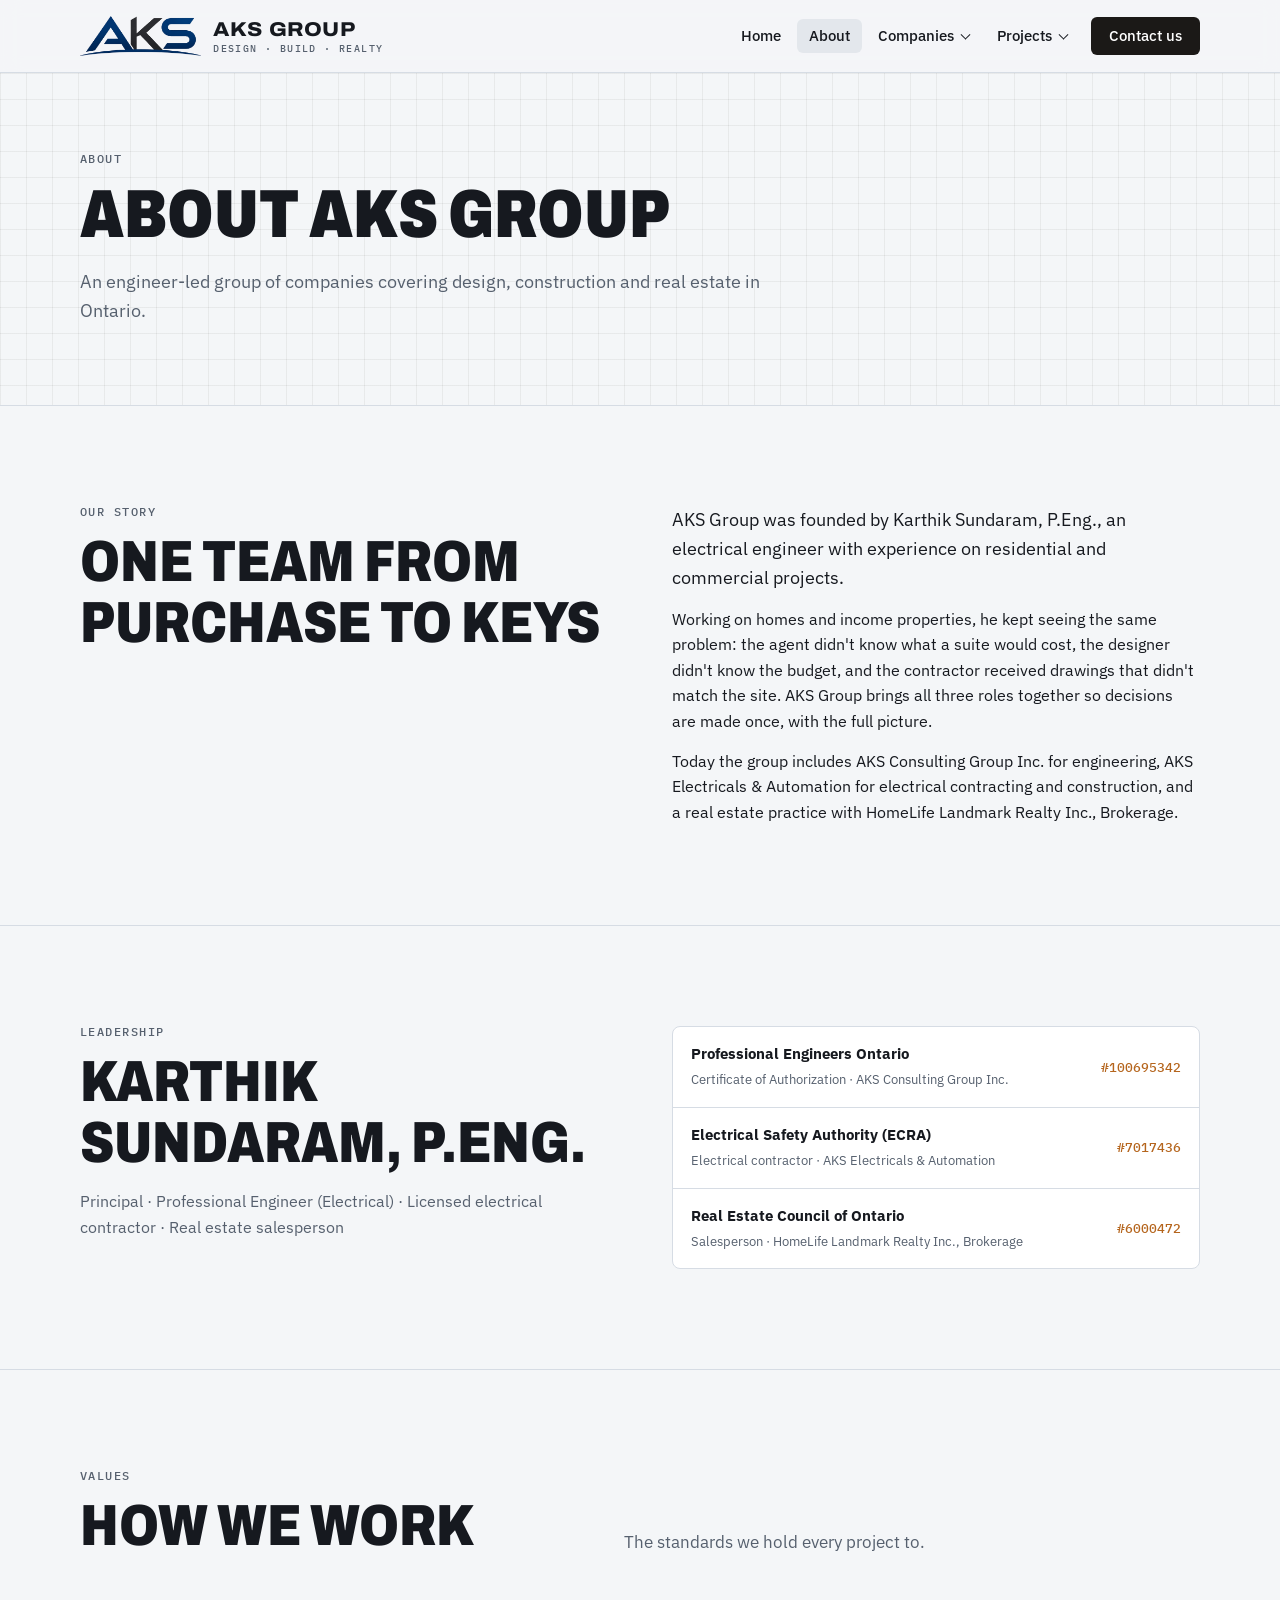
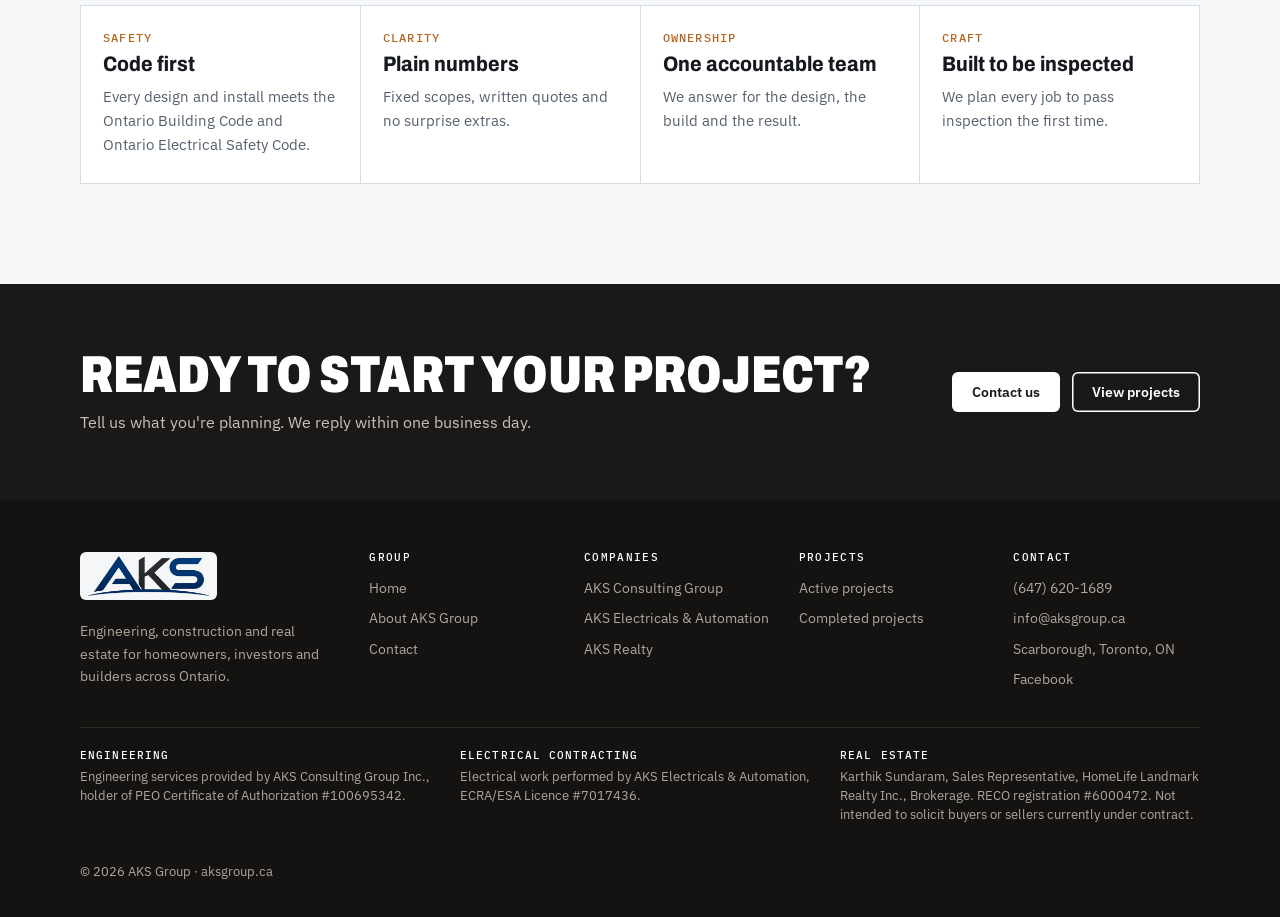
==== commit 47c8e67e: "Add files via upload" ====
--- a/about.html
+++ b/about.html
@@ -21,7 +21,7 @@
 <header class="top" id="hdr">
   <div class="wrap">
     <a class="brand" href="index.html" aria-label="AKS Group home">
-      <span class="logo"><img src="logo.png" alt="AKS Group logo" width="72" height="48"></span>
+      <span class="logo"><img src="logo.png" alt="AKS Group logo" width="121" height="40"></span>
       <div><b>AKS GROUP</b><small>DESIGN · BUILD · REALTY</small></div>
     </a>
     <button class="menu-btn" type="button" aria-expanded="false" aria-controls="nav">Menu</button>
@@ -77,7 +77,7 @@
 </div></section></main>
 <footer><div class="wrap">
   <div class="cols">
-    <div class="fl"><img src="logo.png" alt="AKS Group" width="96" height="64"><p>Engineering, construction and real estate for homeowners, investors and builders across Ontario.</p></div>
+    <div class="fl"><img src="logo.png" alt="AKS Group" width="145" height="48"><p>Engineering, construction and real estate for homeowners, investors and builders across Ontario.</p></div>
     <div><h4>Group</h4><ul><li><a href="index.html">Home</a></li><li><a href="about.html">About AKS Group</a></li><li><a href="contact.html">Contact</a></li></ul></div>
     <div><h4>Companies</h4><ul><li><a href="engineering.html">AKS Consulting Group</a></li><li><a href="electrical.html">AKS Electricals &amp; Automation</a></li><li><a href="realty.html">AKS Realty</a></li></ul></div>
     <div><h4>Projects</h4><ul><li><a href="projects.html#active">Active projects</a></li><li><a href="projects.html#completed">Completed projects</a></li></ul></div>
--- a/styles.css
+++ b/styles.css
@@ -44,7 +44,7 @@
 .top .wrap{display:flex;align-items:center;justify-content:space-between;gap:16px;min-height:72px}
 .brand{display:flex;align-items:center;gap:12px;text-decoration:none}
 .brand .logo{display:block;background:var(--logo-bg);border-radius:6px;padding:var(--logo-pad)}
-.brand .logo img{display:block;height:48px;width:auto}
+.brand .logo img{display:block;height:40px;width:auto}
 .brand b{font:800 20px/1 var(--display);font-stretch:110%;letter-spacing:.03em;display:block}
 .brand small{display:block;font:500 10px/1 var(--mono);letter-spacing:.14em;color:var(--muted);margin-top:5px}
 nav.main{display:flex;align-items:center;gap:4px}
@@ -83,7 +83,7 @@
 .titleblock{background:var(--surface);border:1.5px solid var(--ink);font-family:var(--mono);font-size:12px}
 .titleblock .tbhead{display:flex;justify-content:space-between;align-items:center;padding:10px 12px;background:var(--navy-deep);color:#fff;letter-spacing:.12em;font-size:11px;text-transform:uppercase}
 .titleblock .tb-logo{display:flex;justify-content:center;padding:18px 12px;border-bottom:1px solid var(--line);background:#fff}
-.titleblock .tb-logo img{height:100px;width:auto}
+.titleblock .tb-logo img{height:80px;width:auto;max-width:100%}
 .titleblock .row{display:grid;grid-template-columns:112px 1fr;border-bottom:1px solid var(--line)}
 .titleblock .row:last-of-type{border-bottom:0}
 .titleblock .k{padding:9px 12px;color:var(--muted);letter-spacing:.08em;text-transform:uppercase;border-right:1px solid var(--line);font-size:10px;display:flex;align-items:center}
@@ -248,7 +248,7 @@
 footer{background:#151311;color:#AFA79C;font-size:14px}
 footer .wrap{padding-block:52px 36px;display:grid;gap:36px}
 footer .cols{display:grid;grid-template-columns:1.4fr repeat(4,1fr);gap:28px}
-footer .fl img{height:64px;width:auto;background:#F4F6F8;border-radius:6px;padding:4px 8px}
+footer .fl img{height:48px;width:auto;background:#F4F6F8;border-radius:6px;padding:4px 8px}
 footer .fl p{margin-top:14px;max-width:32ch}
 footer h4{font:500 11px/1 var(--mono);letter-spacing:.12em;text-transform:uppercase;color:#fff;margin-bottom:14px}
 footer ul{list-style:none;margin:0;padding:0;display:grid;gap:8px}
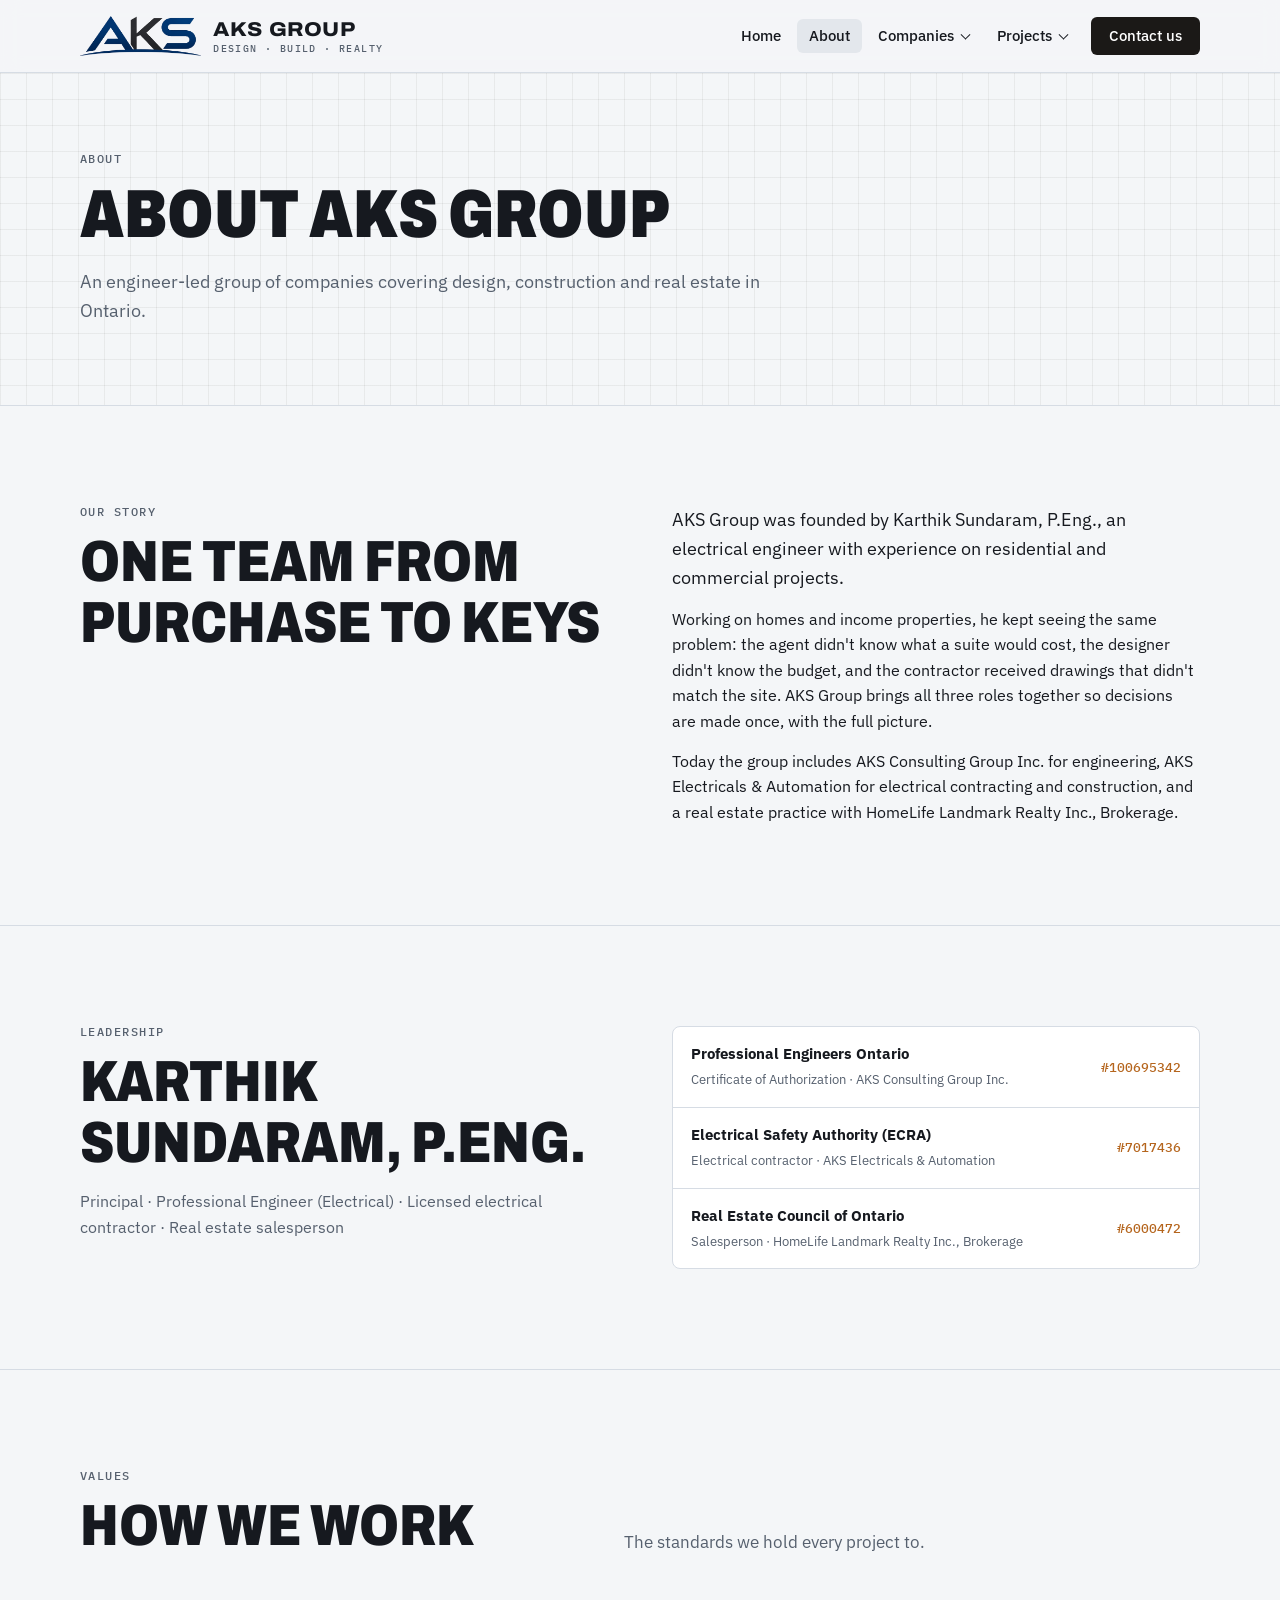
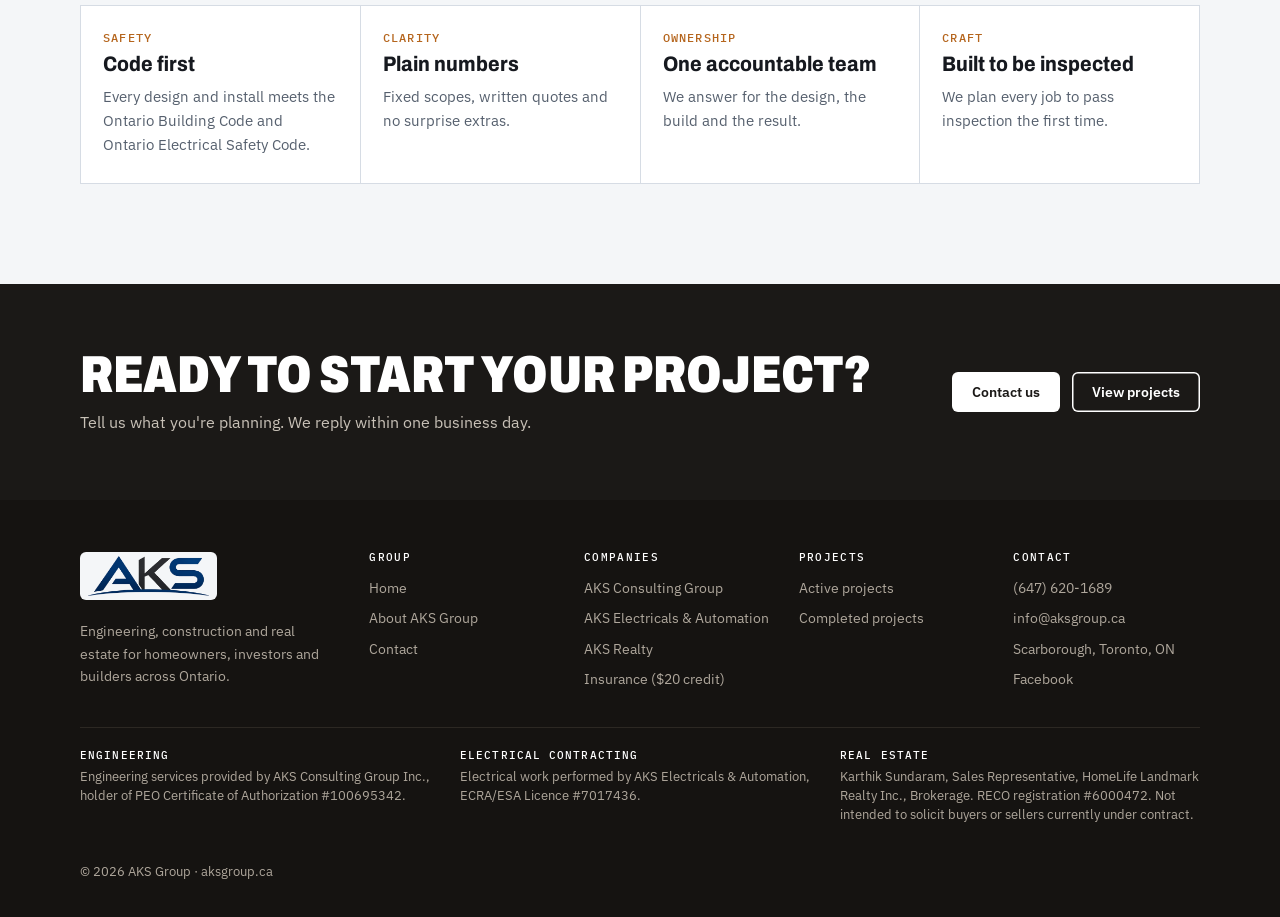
==== commit 0cdf3cf8: "Add files via upload" ====
--- a/about.html
+++ b/about.html
@@ -32,7 +32,7 @@
         <div class="panel">
           <a href="engineering.html"><b>AKS Consulting Group Inc.</b><span>MEP engineering design</span></a>
           <a href="electrical.html"><b>AKS Electricals &amp; Automation</b><span>Electrical contracting &amp; construction</span></a>
-          <a href="realty.html"><b>AKS Realty</b><span>Buying, selling &amp; investing</span></a>
+          <a href="realty.html"><b>AKS Realty</b><span>Buying, selling, investing &amp; insurance</span></a>
         </div>
       </div>
       <div class="dd"><button type="button">Projects</button>
@@ -79,7 +79,7 @@
   <div class="cols">
     <div class="fl"><img src="logo.png" alt="AKS Group" width="145" height="48"><p>Engineering, construction and real estate for homeowners, investors and builders across Ontario.</p></div>
     <div><h4>Group</h4><ul><li><a href="index.html">Home</a></li><li><a href="about.html">About AKS Group</a></li><li><a href="contact.html">Contact</a></li></ul></div>
-    <div><h4>Companies</h4><ul><li><a href="engineering.html">AKS Consulting Group</a></li><li><a href="electrical.html">AKS Electricals &amp; Automation</a></li><li><a href="realty.html">AKS Realty</a></li></ul></div>
+    <div><h4>Companies</h4><ul><li><a href="engineering.html">AKS Consulting Group</a></li><li><a href="electrical.html">AKS Electricals &amp; Automation</a></li><li><a href="realty.html">AKS Realty</a></li><li><a href="realty.html#insurance">Insurance ($20 credit)</a></li></ul></div>
     <div><h4>Projects</h4><ul><li><a href="projects.html#active">Active projects</a></li><li><a href="projects.html#completed">Completed projects</a></li></ul></div>
     <div><h4>Contact</h4><ul><li>(647) 620-1689</li><li>info@aksgroup.ca</li><li>Scarborough, Toronto, ON</li><li><a href="https://www.facebook.com/Keenkarthik.Sundaram" target="_blank" rel="noopener">Facebook</a></li></ul></div>
   </div>
--- a/styles.css
+++ b/styles.css
@@ -258,3 +258,14 @@
 footer .legal b{display:block;color:#fff;font:500 11px/1 var(--mono);letter-spacing:.1em;text-transform:uppercase;margin-bottom:6px}
 footer .base{display:flex;flex-wrap:wrap;justify-content:space-between;gap:12px;font-size:12.5px}
 @media (max-width:900px){footer .cols{grid-template-columns:1fr 1fr}footer .fl{grid-column:1/-1}footer .legal{grid-template-columns:1fr}}
+
+/* Square One insurance (realty page) */
+.ins-offer{display:grid;grid-template-columns:auto 1fr auto;gap:18px 28px;align-items:center;background:var(--surface);border:1px solid var(--line);border-top:4px solid var(--c);border-radius:10px;padding:22px 26px;margin-bottom:24px}
+.ins-offer .ins-amt{display:block;font:900 clamp(44px,5vw,60px)/1 var(--display);font-stretch:80%;color:var(--c)}
+.ins-offer .ins-lbl{display:block;font:500 11px/1.3 var(--mono);letter-spacing:.1em;text-transform:uppercase;color:var(--muted);margin-top:6px}
+.ins-offer p{margin:0;color:var(--muted);font-size:15px}
+.ins-offer code{font-family:var(--mono);color:var(--ink)}
+.ins-widget{margin-top:28px;background:var(--surface);border:1px solid var(--line);border-radius:10px;padding:22px}
+.ins-widget h3{font-size:23px;font-weight:750;font-stretch:90%;margin-bottom:14px}
+.ins-widget iframe{display:block;width:100%;min-height:420px;border:0;background:#fff;border-radius:6px}
+@media (max-width:760px){.ins-offer{grid-template-columns:1fr}.ins-offer .btn{justify-self:start}}
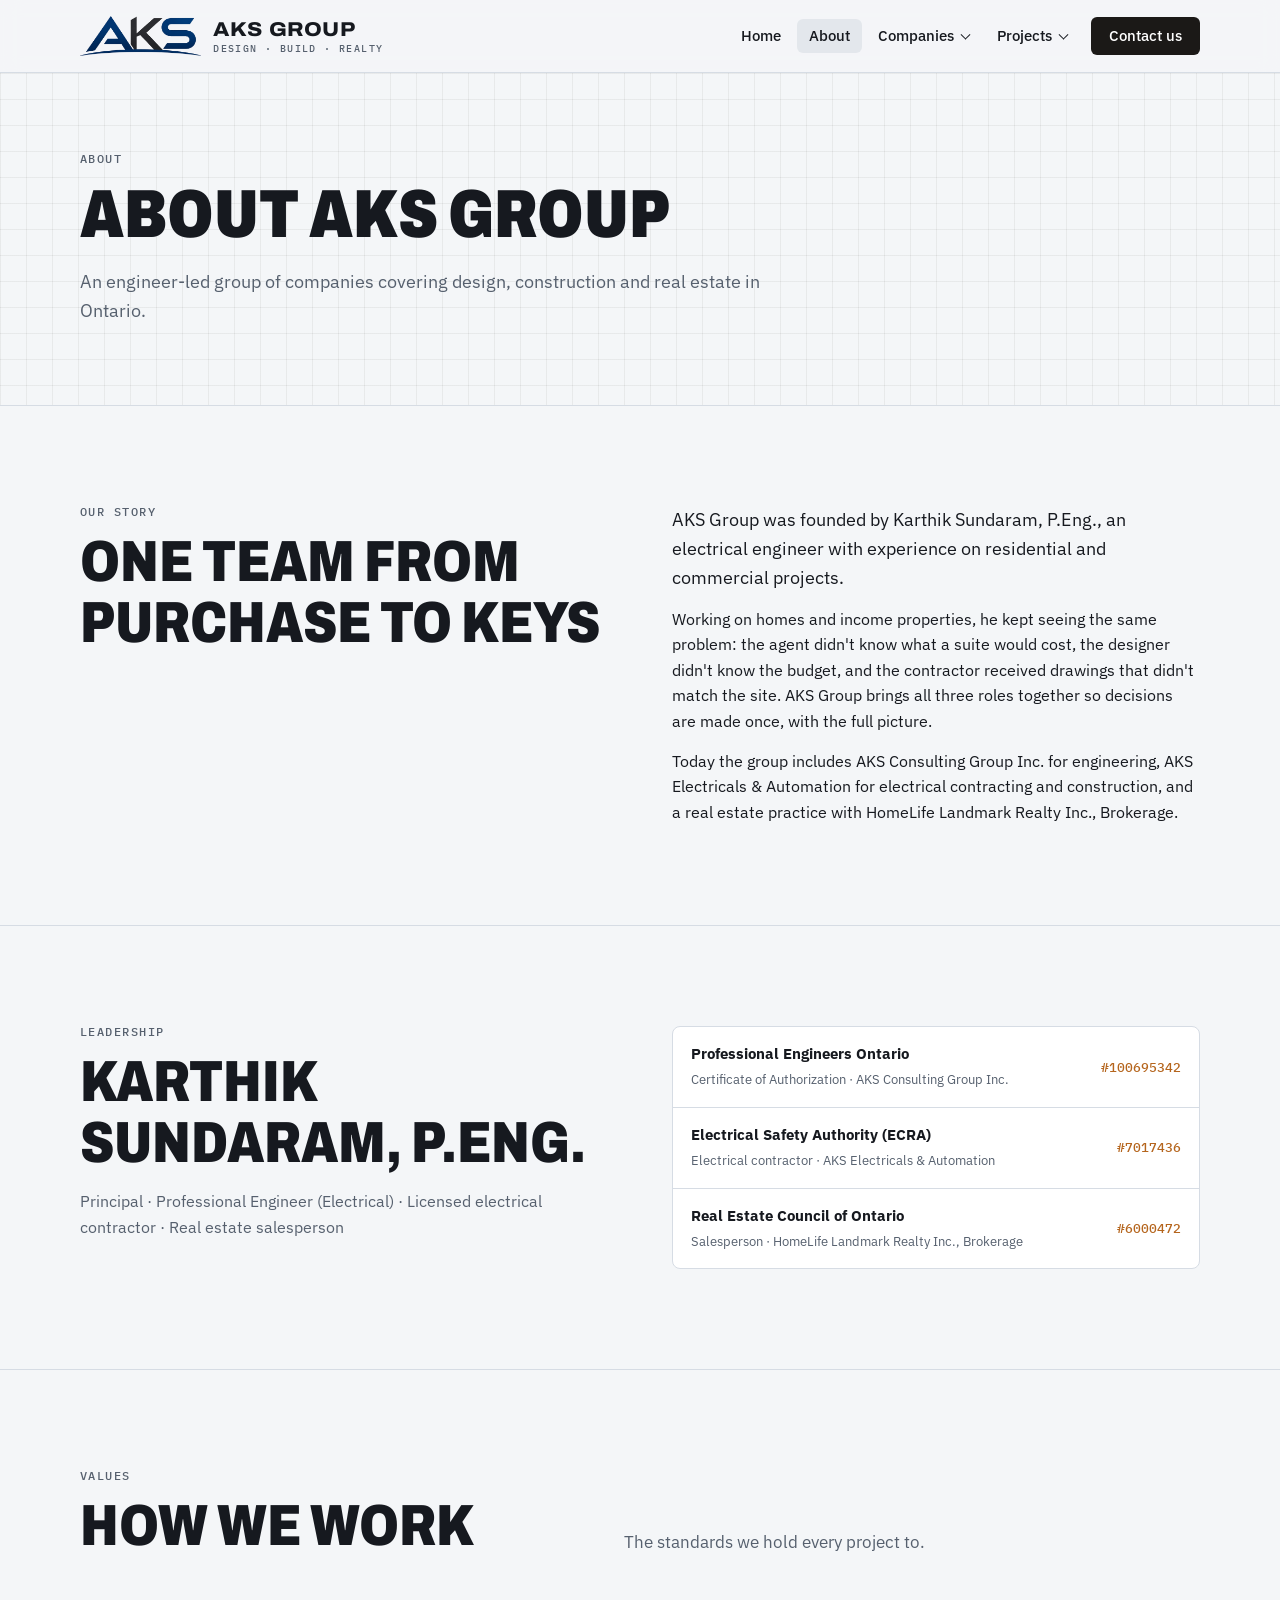
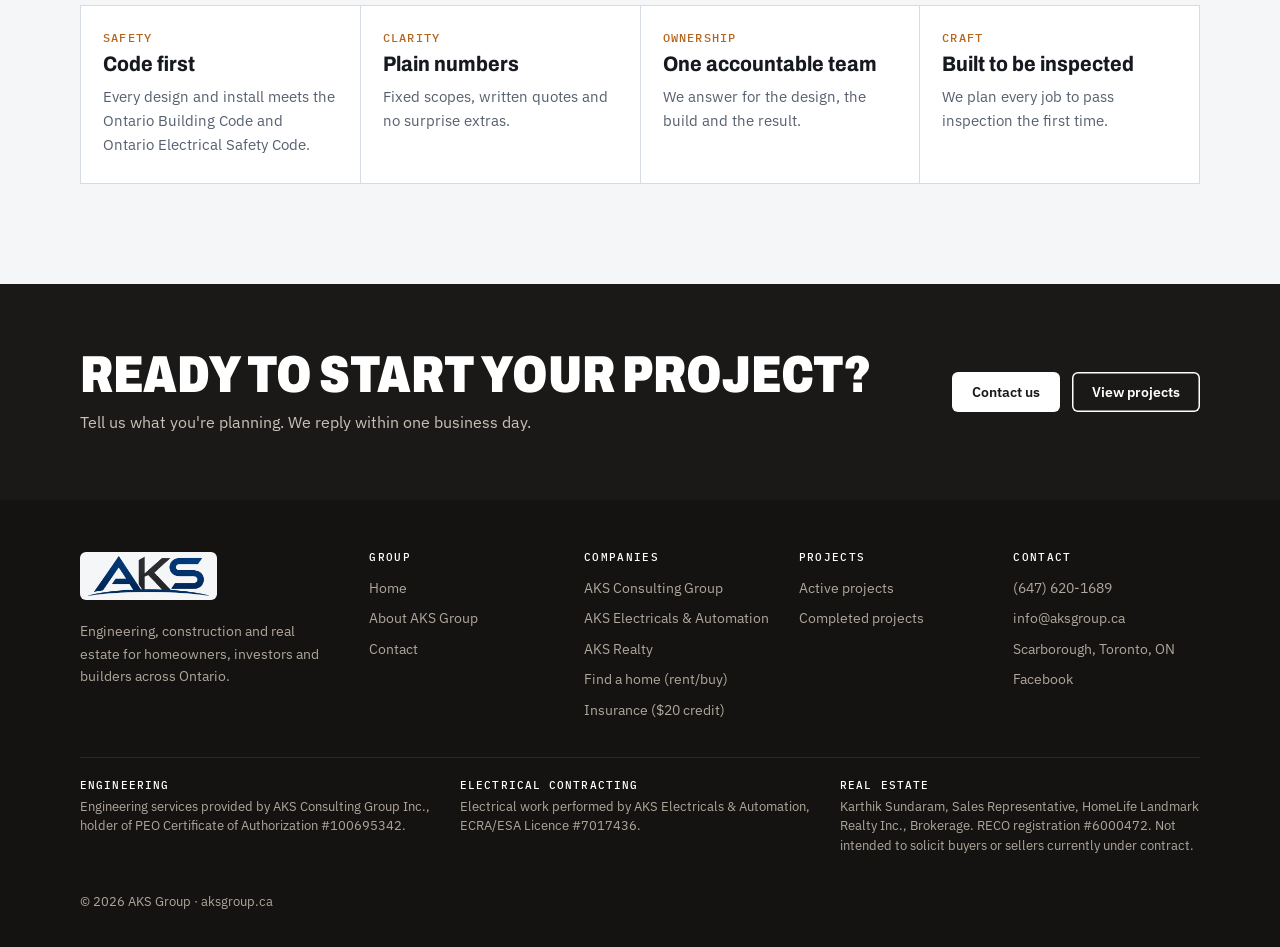
==== commit 1064b891: "Add files via upload" ====
--- a/about.html
+++ b/about.html
@@ -79,7 +79,7 @@
   <div class="cols">
     <div class="fl"><img src="logo.png" alt="AKS Group" width="145" height="48"><p>Engineering, construction and real estate for homeowners, investors and builders across Ontario.</p></div>
     <div><h4>Group</h4><ul><li><a href="index.html">Home</a></li><li><a href="about.html">About AKS Group</a></li><li><a href="contact.html">Contact</a></li></ul></div>
-    <div><h4>Companies</h4><ul><li><a href="engineering.html">AKS Consulting Group</a></li><li><a href="electrical.html">AKS Electricals &amp; Automation</a></li><li><a href="realty.html">AKS Realty</a></li><li><a href="realty.html#insurance">Insurance ($20 credit)</a></li></ul></div>
+    <div><h4>Companies</h4><ul><li><a href="engineering.html">AKS Consulting Group</a></li><li><a href="electrical.html">AKS Electricals &amp; Automation</a></li><li><a href="realty.html">AKS Realty</a></li><li><a href="find-a-home.html">Find a home (rent/buy)</a></li><li><a href="realty.html#insurance">Insurance ($20 credit)</a></li></ul></div>
     <div><h4>Projects</h4><ul><li><a href="projects.html#active">Active projects</a></li><li><a href="projects.html#completed">Completed projects</a></li></ul></div>
     <div><h4>Contact</h4><ul><li>(647) 620-1689</li><li>info@aksgroup.ca</li><li>Scarborough, Toronto, ON</li><li><a href="https://www.facebook.com/Keenkarthik.Sundaram" target="_blank" rel="noopener">Facebook</a></li></ul></div>
   </div>
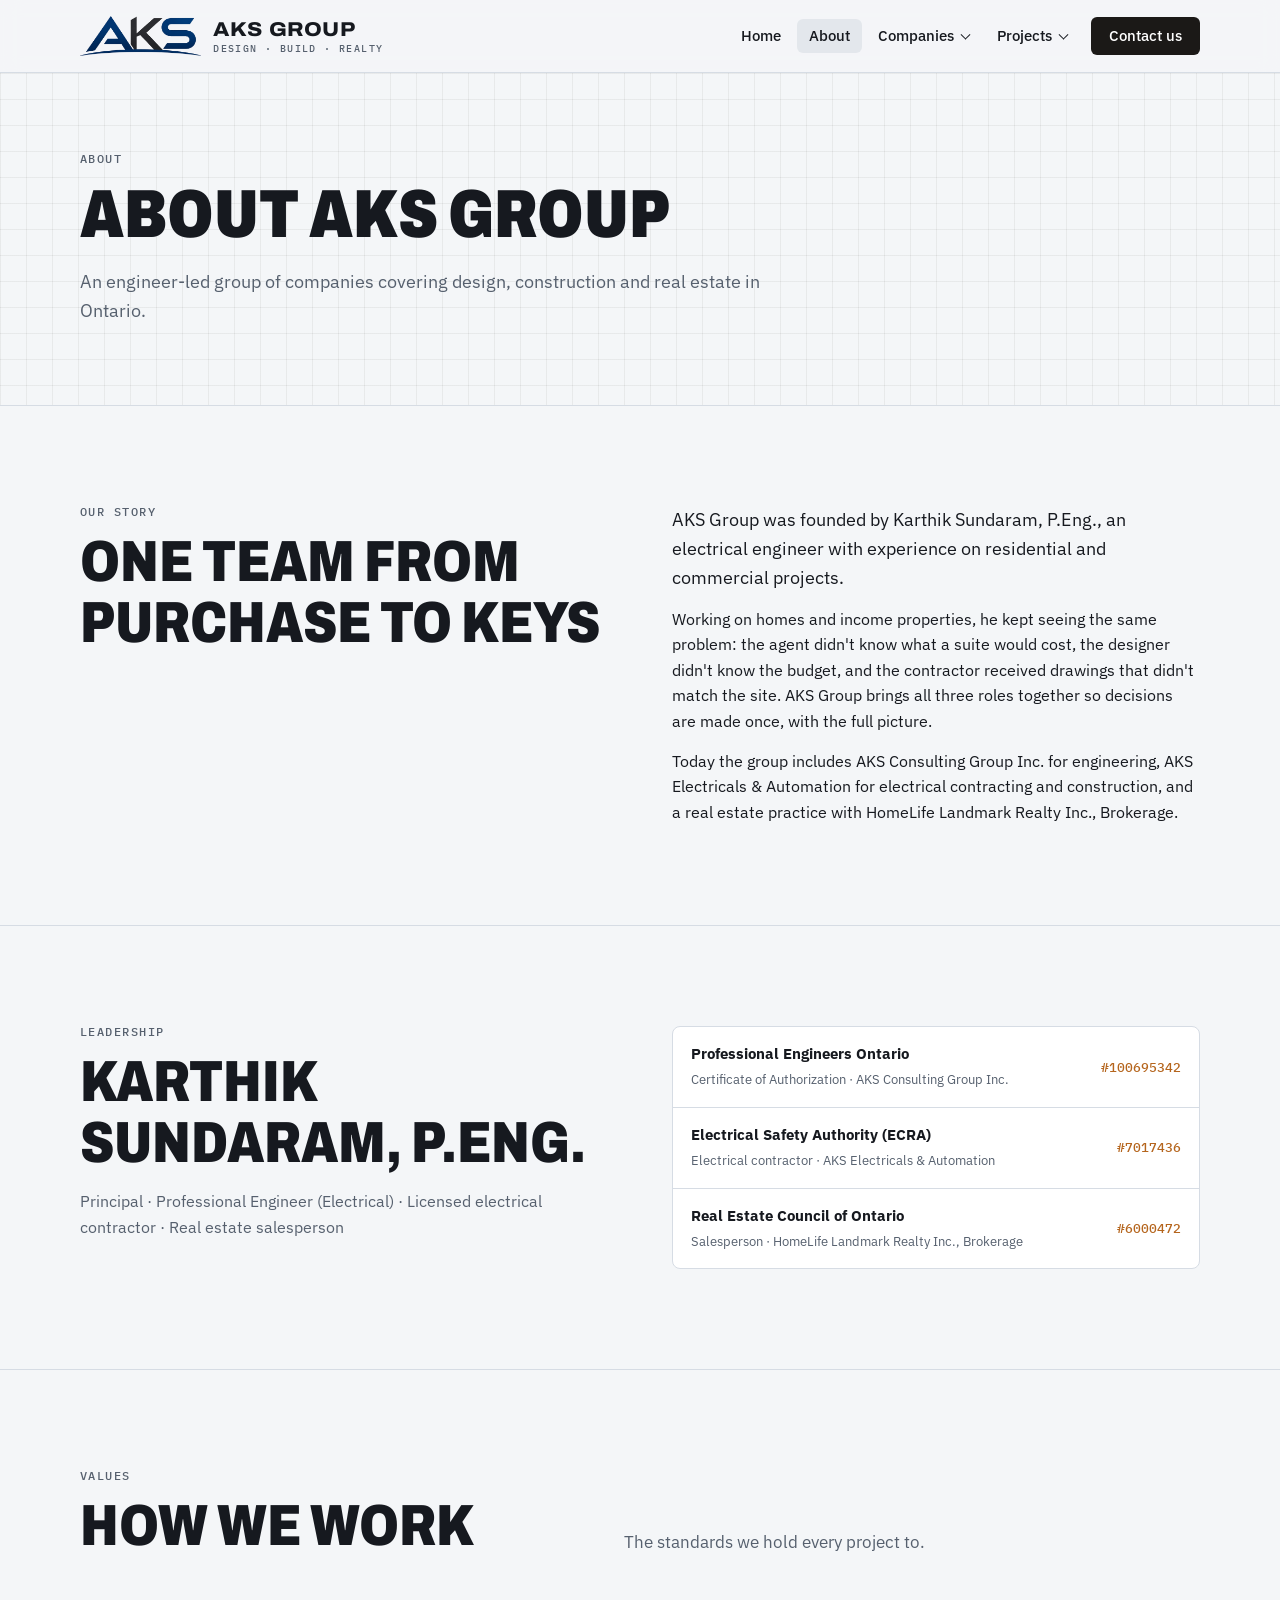
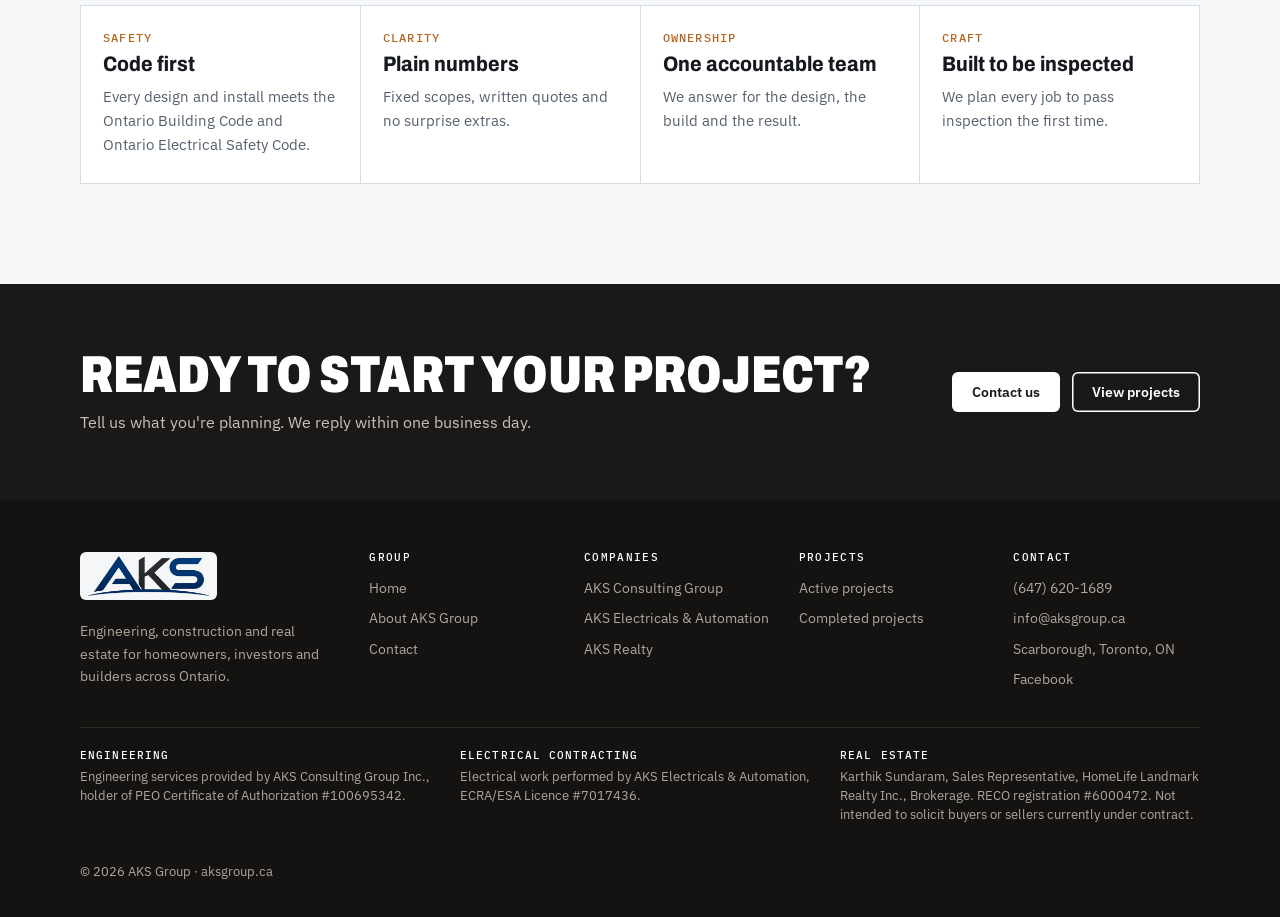
==== commit d44c2c4b: "Add files via upload" ====
--- a/about.html
+++ b/about.html
@@ -32,7 +32,7 @@
         <div class="panel">
           <a href="engineering.html"><b>AKS Consulting Group Inc.</b><span>MEP engineering design</span></a>
           <a href="electrical.html"><b>AKS Electricals &amp; Automation</b><span>Electrical contracting &amp; construction</span></a>
-          <a href="realty.html"><b>AKS Realty</b><span>Buying, selling, investing &amp; insurance</span></a>
+          <a href="realty.html"><b>AKS Realty</b><span>Buying, selling &amp; investing</span></a>
         </div>
       </div>
       <div class="dd"><button type="button">Projects</button>
@@ -79,7 +79,7 @@
   <div class="cols">
     <div class="fl"><img src="logo.png" alt="AKS Group" width="145" height="48"><p>Engineering, construction and real estate for homeowners, investors and builders across Ontario.</p></div>
     <div><h4>Group</h4><ul><li><a href="index.html">Home</a></li><li><a href="about.html">About AKS Group</a></li><li><a href="contact.html">Contact</a></li></ul></div>
-    <div><h4>Companies</h4><ul><li><a href="engineering.html">AKS Consulting Group</a></li><li><a href="electrical.html">AKS Electricals &amp; Automation</a></li><li><a href="realty.html">AKS Realty</a></li><li><a href="find-a-home.html">Find a home (rent/buy)</a></li><li><a href="realty.html#insurance">Insurance ($20 credit)</a></li></ul></div>
+    <div><h4>Companies</h4><ul><li><a href="engineering.html">AKS Consulting Group</a></li><li><a href="electrical.html">AKS Electricals &amp; Automation</a></li><li><a href="realty.html">AKS Realty</a></li></ul></div>
     <div><h4>Projects</h4><ul><li><a href="projects.html#active">Active projects</a></li><li><a href="projects.html#completed">Completed projects</a></li></ul></div>
     <div><h4>Contact</h4><ul><li>(647) 620-1689</li><li>info@aksgroup.ca</li><li>Scarborough, Toronto, ON</li><li><a href="https://www.facebook.com/Keenkarthik.Sundaram" target="_blank" rel="noopener">Facebook</a></li></ul></div>
   </div>
